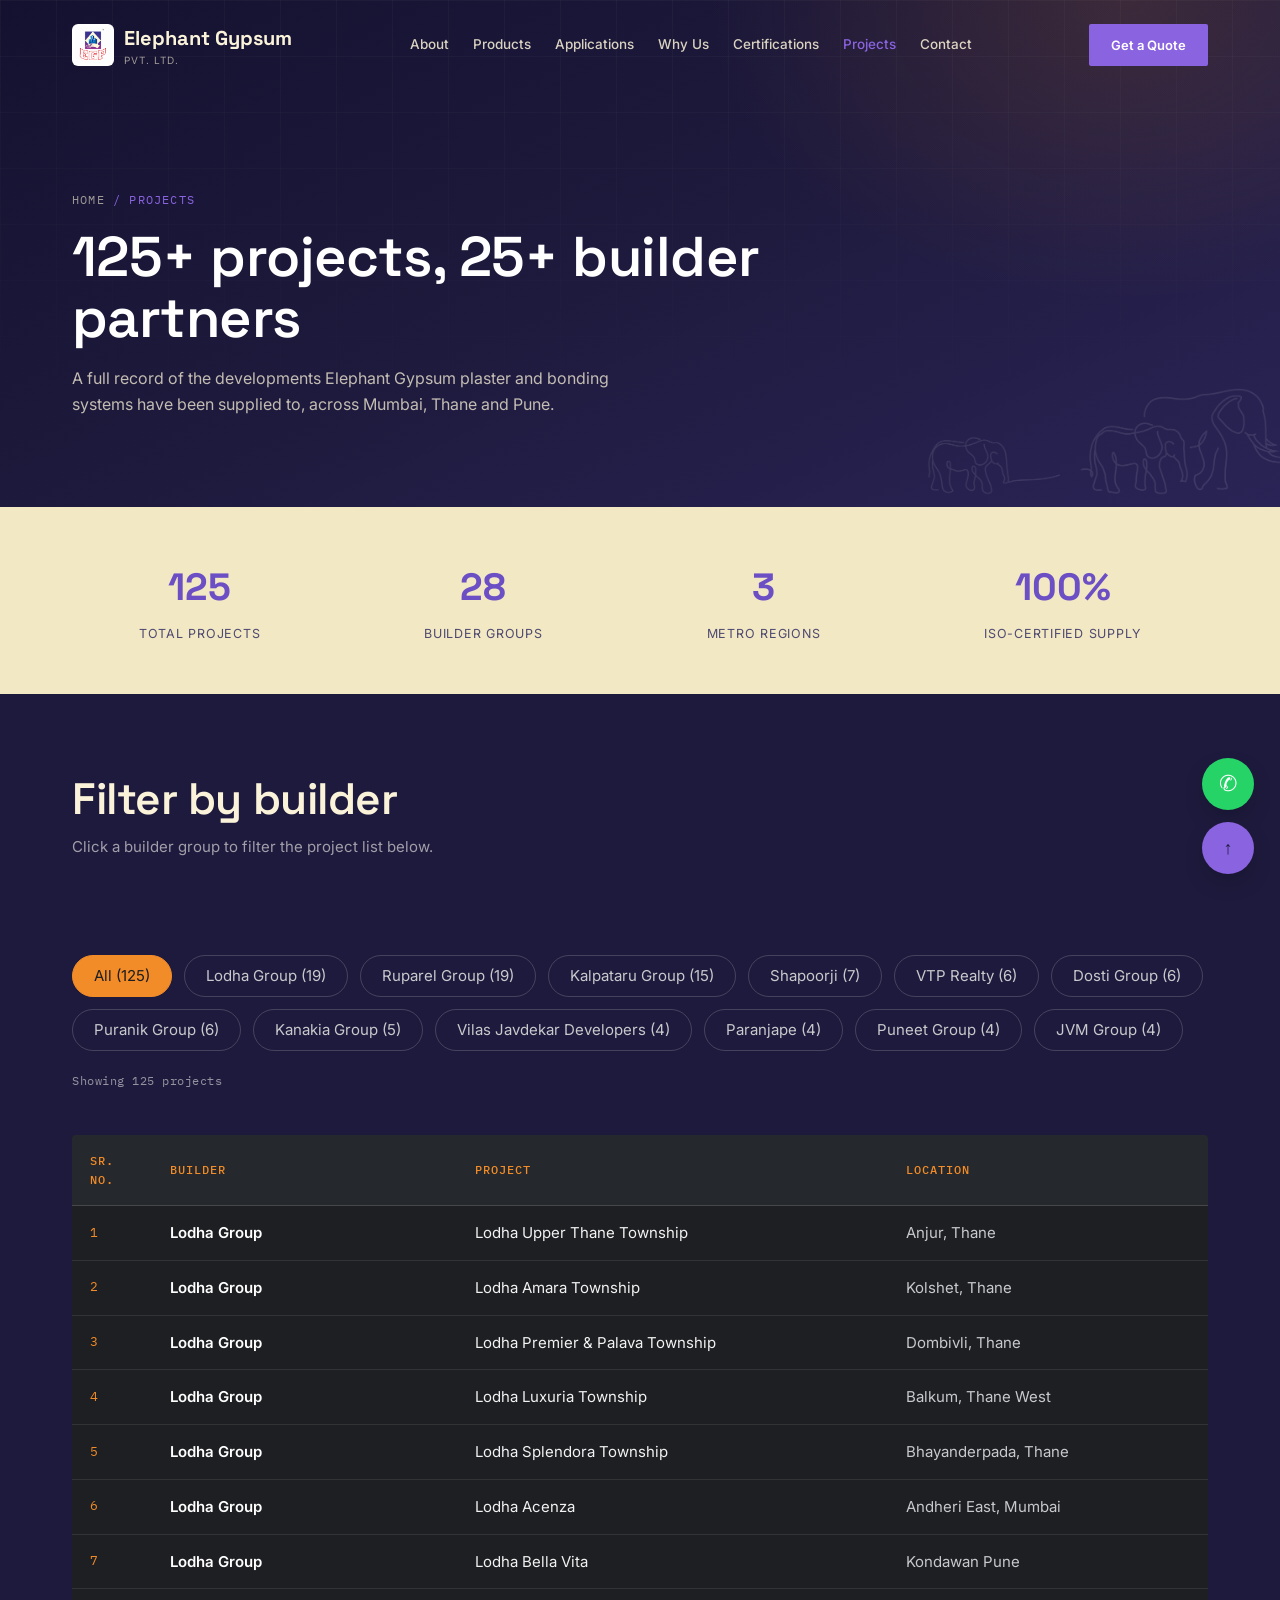
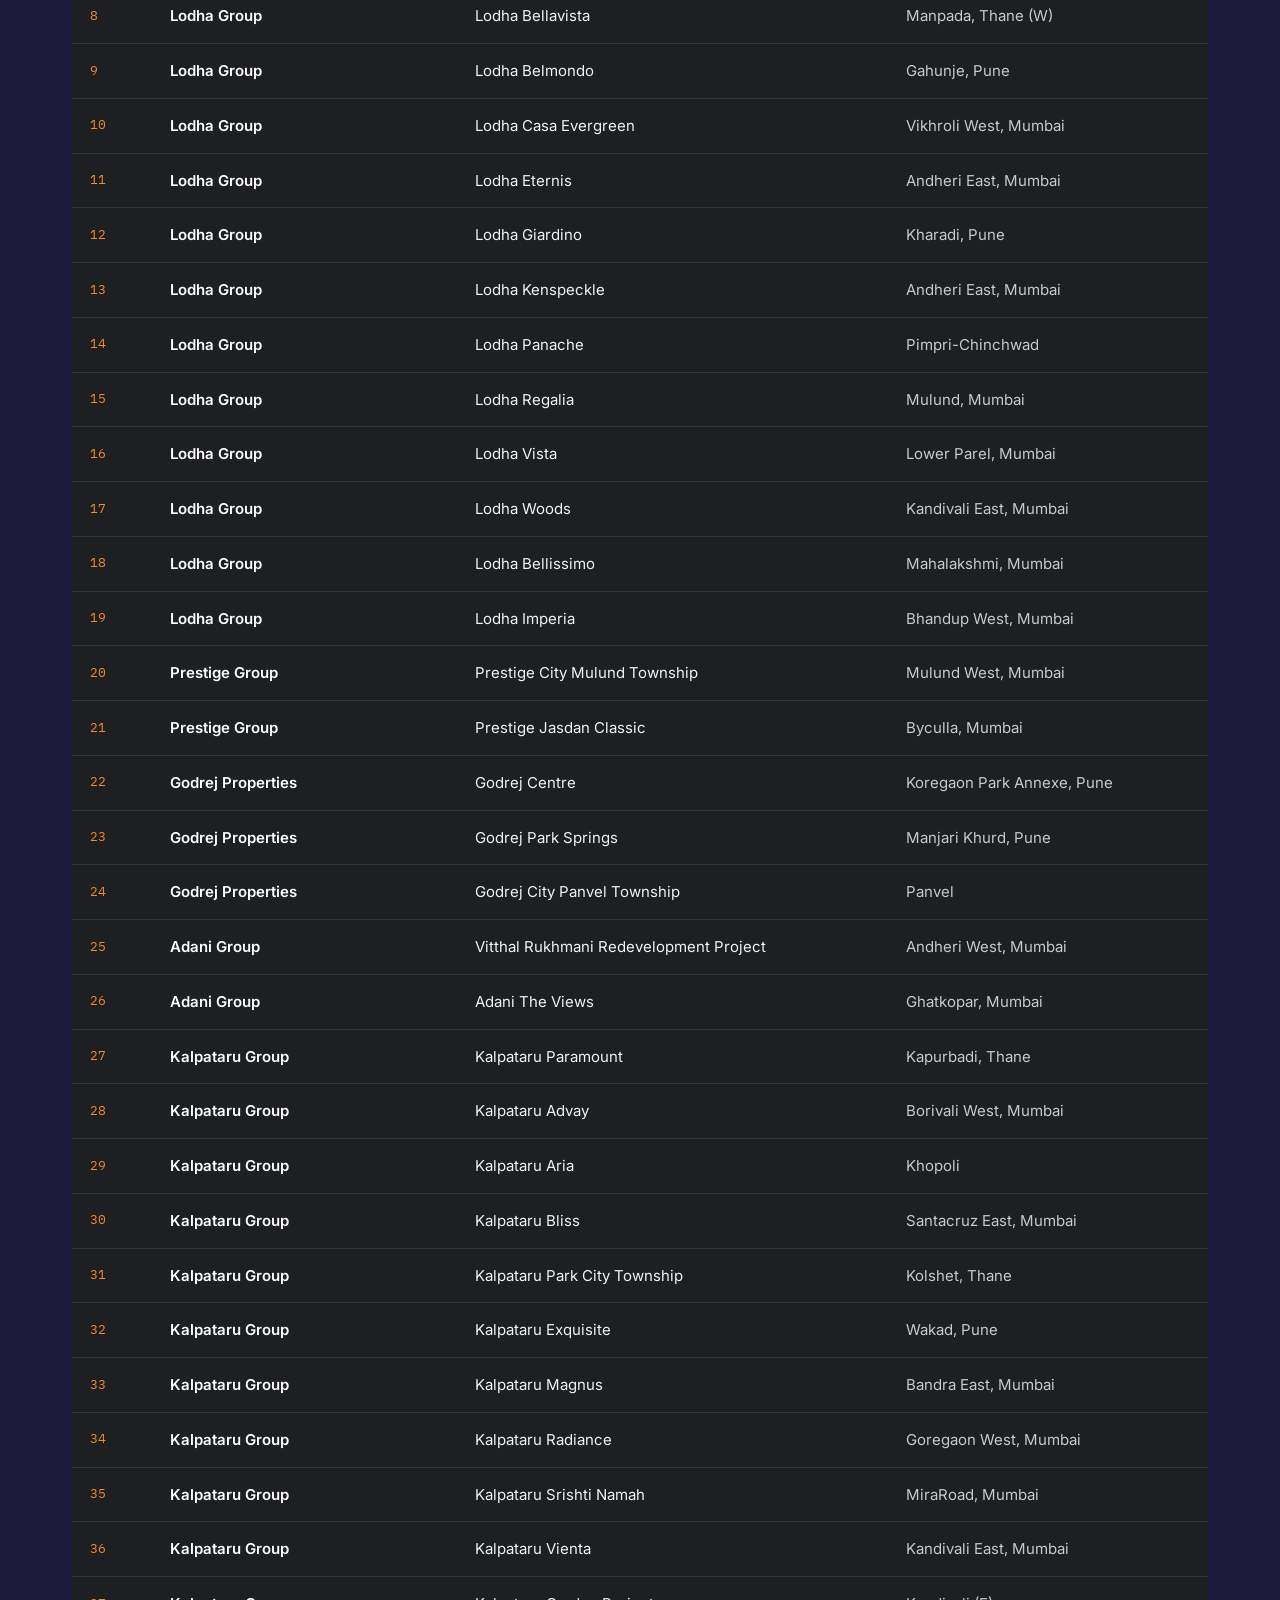
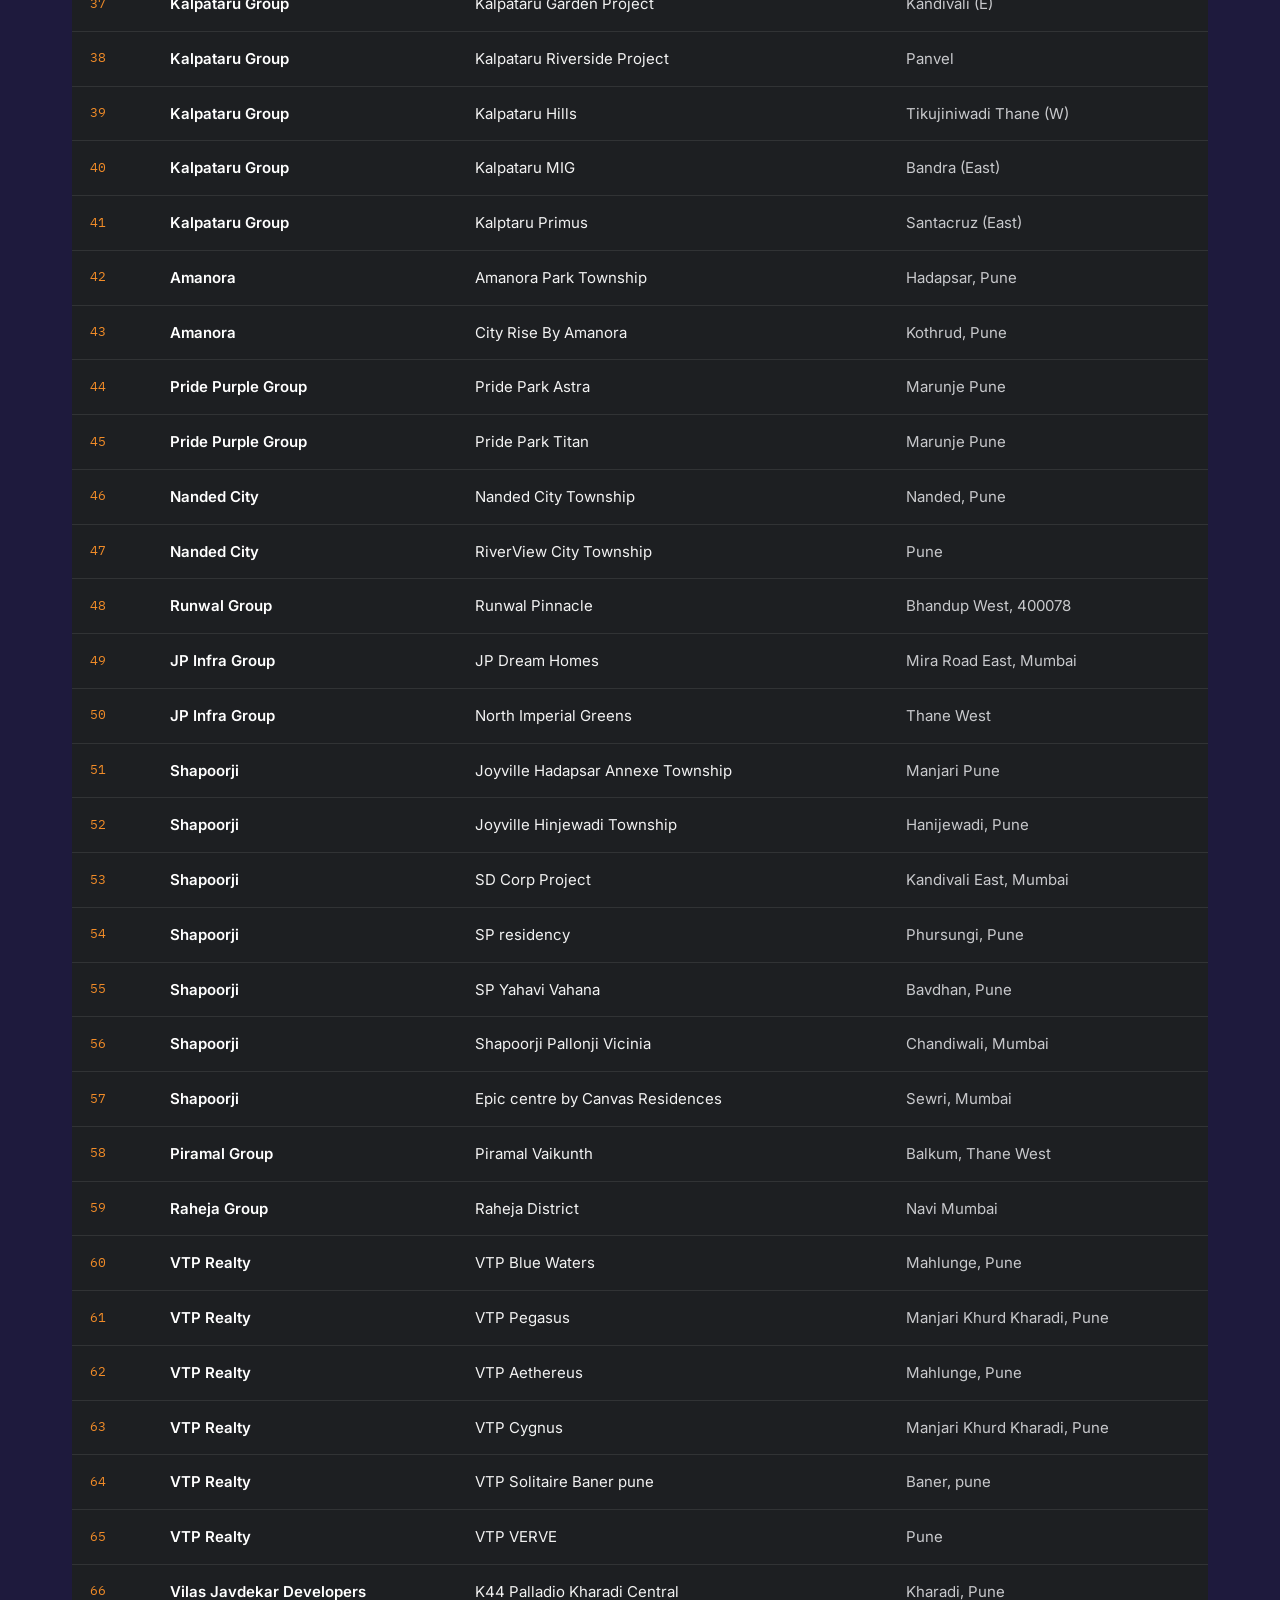
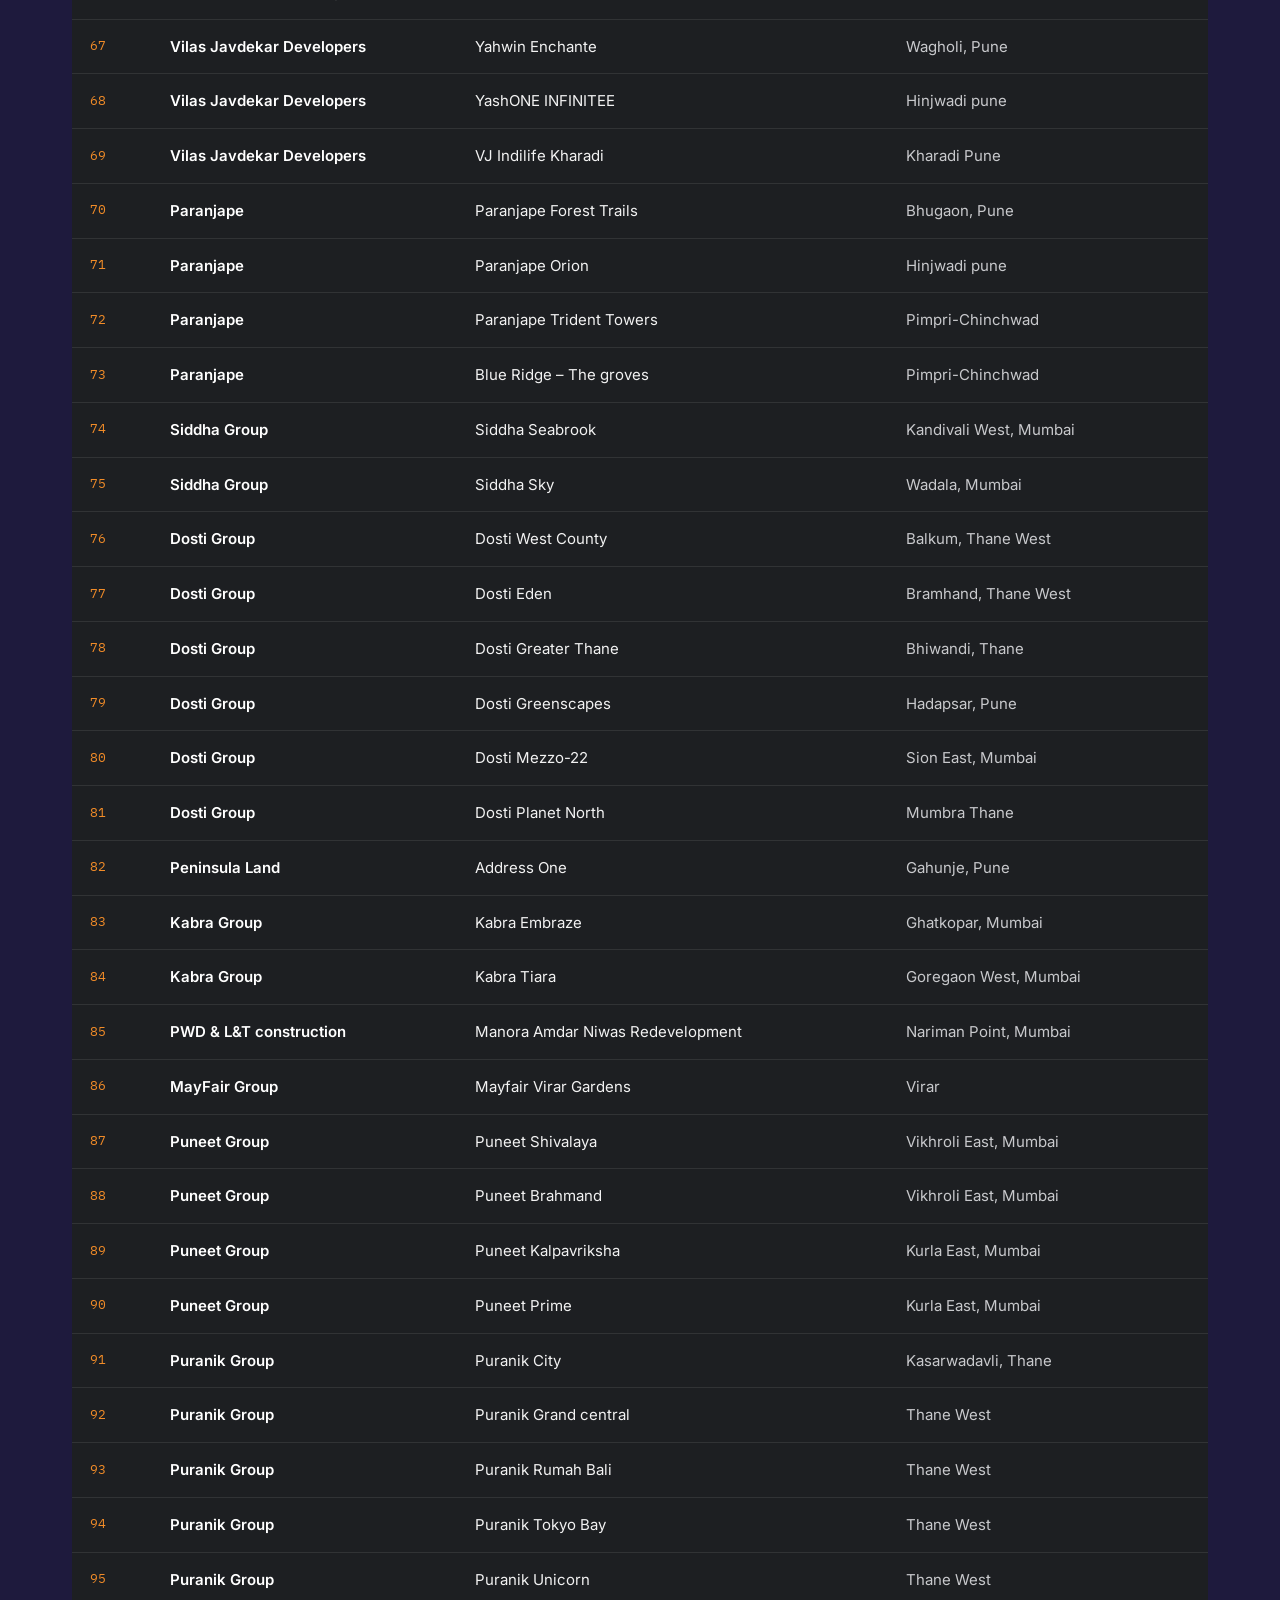
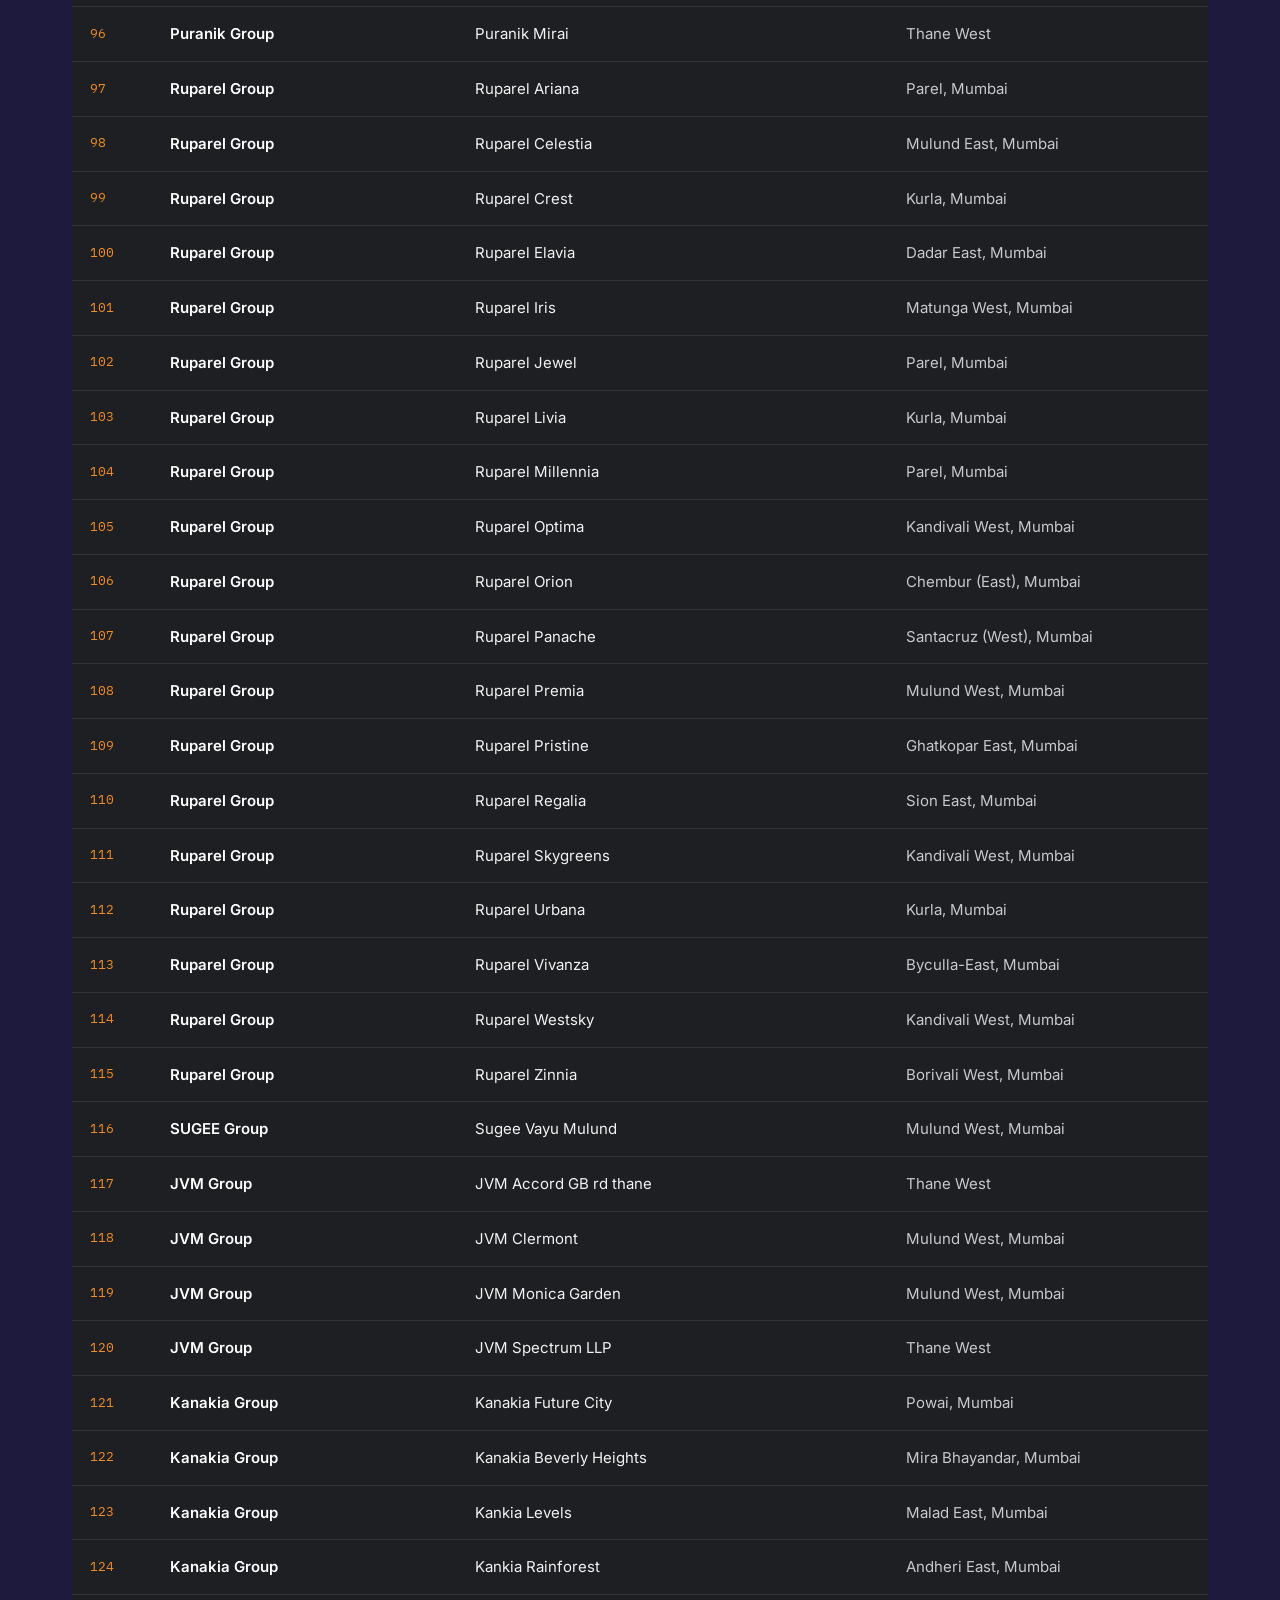
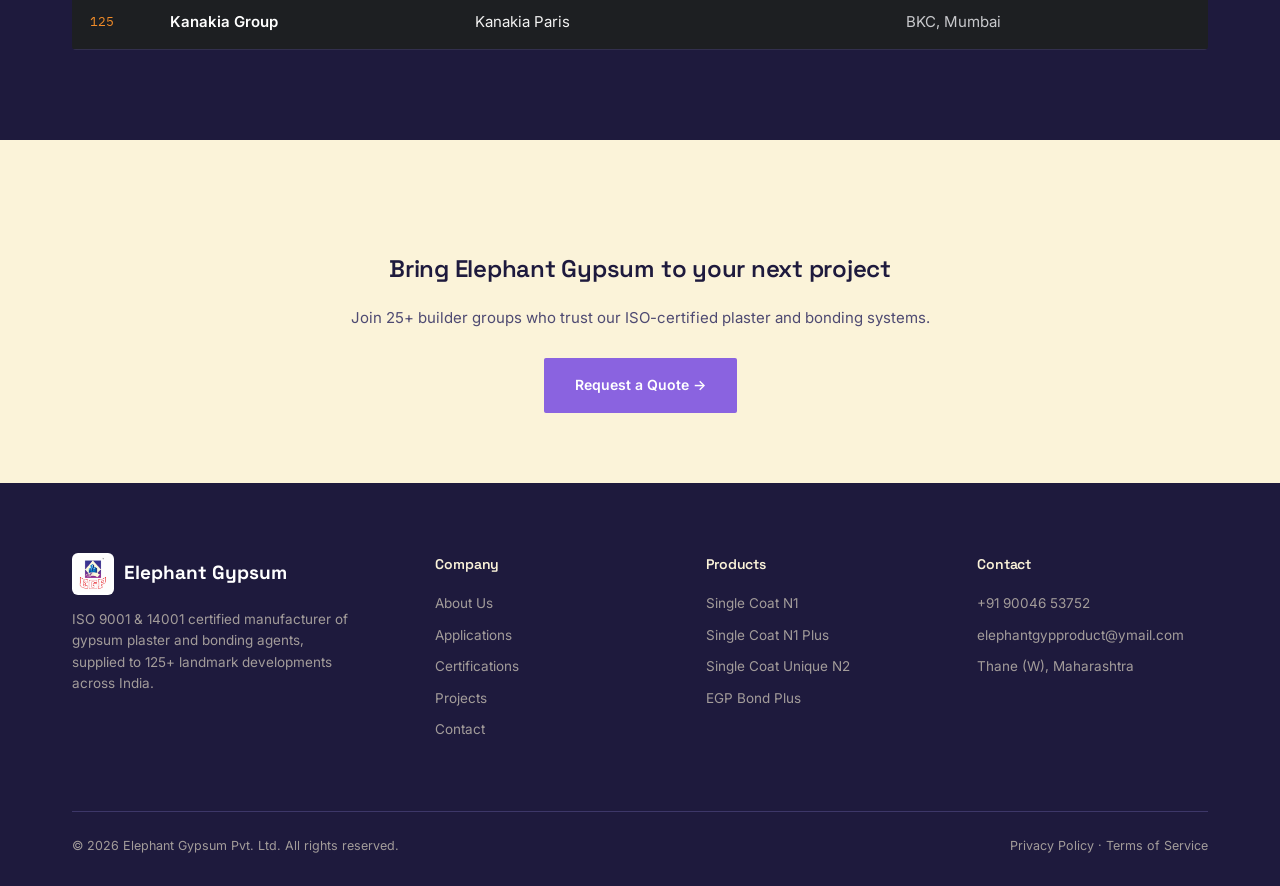
==== projects.html @ c54b2eab "ElephantGyption-2" ====
<!DOCTYPE html>
<html lang="en">

<head>

<meta charset="UTF-8">

<meta
    name="viewport"
    content="width=device-width, initial-scale=1.0"
>

<title>
Projects | Elephant Gypsum Pvt. Ltd.
</title>

<meta
    name="description"
    content="125+ projects supplied by Elephant Gypsum for leading Indian builder groups including Lodha, Godrej, Adani, Kalpataru and Prestige."
>

<link
    rel="preconnect"
    href="https://fonts.googleapis.com"
>

<link
    rel="preconnect"
    href="https://fonts.gstatic.com"
    crossorigin
>

<link
    href="https://fonts.googleapis.com/css2?family=Space+Grotesk:wght@400;500;600;700&family=Inter:wght@400;500;600;700&family=IBM+Plex+Mono:wght@400;500;600&display=swap"
    rel="stylesheet"
>

<link
    rel="stylesheet"
    href="style.css"
>


<style>

/* =========================================================
   PROJECT FILTER FIX
   ========================================================= */

.project-filter-section {
    padding-top: 70px;
    padding-bottom: 90px;
}


/* FILTER AREA */

.project-filter-area {
    margin-bottom: 45px;
}


/* FILTER BUTTON CONTAINER */

.project-filter-buttons {
    display: flex;
    flex-wrap: wrap;
    gap: 12px;

    margin-top: 28px;
}


/* FILTER BUTTON */

.project-filter-button {

    appearance: none;

    border: 1px solid rgba(250,247,242,.18);

    background: transparent;

    color: #c8c9cc;

    padding: 11px 21px;

    border-radius: 30px;

    font-family: "Inter", sans-serif;

    font-size: 15px;

    line-height: 1.2;

    cursor: pointer;

    transition:
        background .2s ease,
        color .2s ease,
        border-color .2s ease,
        transform .2s ease;

}


.project-filter-button:hover {

    border-color: #f28c28;

    color: #ffffff;

    transform: translateY(-1px);

}


.project-filter-button.active {

    background: #f28c28;

    border-color: #f28c28;

    color: #1b1d20;

}


/* TABLE WRAPPER */

.project-table-wrapper {

    width: 100%;

    overflow-x: auto;

    -webkit-overflow-scrolling: touch;

    border-radius: 4px;
}


/* TABLE */

.project-table {

    width: 100%;

    min-width: 760px;

    border-collapse: collapse;

    border-spacing: 0;

}


/* TABLE HEADER */

.project-table thead th {

    background: #25282c;

    color: #f28c28;

    font-family: "IBM Plex Mono", monospace;

    font-size: 12px;

    font-weight: 500;

    letter-spacing: 1px;

    text-transform: uppercase;

    text-align: left;

    padding: 16px 18px;

    border-bottom: 1px solid rgba(250,247,242,.15);

}


/* TABLE BODY */

.project-table tbody td {

    padding: 16px 18px;

    color: #c8c9cc;

    font-family: "Inter", sans-serif;

    font-size: 15px;

    line-height: 1.45;

    border-bottom: 1px solid rgba(250,247,242,.09);

    background: #1d1f22;

}


/* ROW HOVER */

.project-table tbody tr:hover td {

    background: #24272b;

}


/* SERIAL NUMBER */

.project-table tbody td:first-child {

    width: 80px;

    color: #f28c28;

    font-family: "IBM Plex Mono", monospace;

    font-size: 13px;

}


/* BUILDER */

.project-table tbody td:nth-child(2) {

    color: #ffffff;

    font-weight: 600;

}


/* PROJECT */

.project-table tbody td:nth-child(3) {

    color: #f2f2f2;

}


/* EMPTY MESSAGE */

.no-projects {

    display: none;

    padding: 50px 20px;

    text-align: center;

    color: #a9abb0;

    font-family: "Inter", sans-serif;

    font-size: 16px;

}


/* FILTER RESULT */

.filter-result {

    margin-top: 20px;

    color: rgba(250,247,242,.55);

    font-family: "IBM Plex Mono", monospace;

    font-size: 12px;

    letter-spacing: .5px;

}


/* =========================================================
   MOBILE
   ========================================================= */

@media (max-width: 700px) {

    .project-filter-section {

        padding-top: 50px;

        padding-bottom: 60px;

    }


    .project-filter-buttons {

        gap: 9px;

    }


    .project-filter-button {

        padding: 9px 15px;

        font-size: 13px;

    }


    .project-table {

        min-width: 700px;

    }

}

</style>

</head>


<body>


<!-- =========================================================
     HEADER
     ========================================================= -->

<header id="siteHeader">

    <div class="wrap nav-inner">


        <a
            href="index.html"
            class="logo"
        >

            <img
                src="assets/img/logo.png"
                alt="Elephant Gypsum Logo"
                class="logo-mark"
            >

            <span>

                Elephant Gypsum

                <small>
                    Pvt. Ltd.
                </small>

            </span>

        </a>


        <nav class="links">

            <a href="about.html">
                About
            </a>

            <a href="products.html">
                Products
            </a>

            <a href="applications.html">
                Applications
            </a>

            <a href="why-us.html">
                Why Us
            </a>

            <a href="certifications.html">
                Certifications
            </a>

            <a
                href="projects.html"
                class="active"
            >
                Projects
            </a>

            <a href="contact.html">
                Contact
            </a>

        </nav>


        <a
            href="contact.html"
            class="nav-cta"
        >
            Get a Quote
        </a>


        <button
            class="hamburger"
            id="hamburger"
            aria-label="Menu"
        >

            <span></span>
            <span></span>
            <span></span>

        </button>

    </div>

</header>


<!-- =========================================================
     MOBILE MENU
     ========================================================= -->

<div
    class="mobile-menu"
    id="mobileMenu"
>

    <a href="about.html">
        About
    </a>

    <a href="products.html">
        Products
    </a>

    <a href="applications.html">
        Applications
    </a>

    <a href="why-us.html">
        Why Us
    </a>

    <a href="certifications.html">
        Certifications
    </a>

    <a href="projects.html">
        Projects
    </a>

    <a href="contact.html">
        Contact
    </a>

</div>


<!-- =========================================================
     PAGE HERO
     ========================================================= -->

<section class="page-hero">

    <img
        src="assets/img/elephant-line.png"
        alt=""
        class="elephant-motif"
        aria-hidden="true"
    >


    <div class="wrap">

        <div class="crumb">

            <a href="index.html">
                Home
            </a>

            /

            Projects

        </div>


        <h1>
            125+ projects, 25+ builder partners
        </h1>


        <p>
            A full record of the developments
            Elephant Gypsum plaster and bonding
            systems have been supplied to,
            across Mumbai, Thane and Pune.
        </p>

    </div>

</section>


<!-- =========================================================
     STAT BAND
     ========================================================= -->

<div class="stat-band">

    <div class="wrap">

        <div>

            <div class="num">
                125
            </div>

            <div class="label">
                Total Projects
            </div>

        </div>


        <div>

            <div class="num">
                28
            </div>

            <div class="label">
                Builder Groups
            </div>

        </div>


        <div>

            <div class="num">
                3
            </div>

            <div class="label">
                Metro Regions
            </div>

        </div>


        <div>

            <div class="num">
                100%
            </div>

            <div class="label">
                ISO-Certified Supply
            </div>

        </div>

    </div>

</div>


<!-- =========================================================
     PROJECT FILTER SECTION
     ========================================================= -->

<section class="clients project-filter-section">

    <div class="wrap">


        <div class="section-head">

            <div>

                <h2>
                    Filter by builder
                </h2>


                <p
                    class="section-sub"
                    style="color:rgba(250,247,242,.6);"
                >
                    Click a builder group to filter
                    the project list below.
                </p>

            </div>

        </div>


        <!-- FILTER BUTTONS -->

        <div
            class="project-filter-area"
            id="projectFilterButtons"
        >

            <div class="project-filter-buttons">


                <button
                    type="button"
                    class="project-filter-button active"
                    data-builder="ALL"
                >
                    All (125)
                </button>


                <button
                    type="button"
                    class="project-filter-button"
                    data-builder="Lodha Group"
                >
                    Lodha Group (19)
                </button>


                <button
                    type="button"
                    class="project-filter-button"
                    data-builder="Ruparel Group"
                >
                    Ruparel Group (19)
                </button>


                <button
                    type="button"
                    class="project-filter-button"
                    data-builder="Kalpataru Group"
                >
                    Kalpataru Group (15)
                </button>


                <button
                    type="button"
                    class="project-filter-button"
                    data-builder="Shapoorji"
                >
                    Shapoorji (7)
                </button>


                <button
                    type="button"
                    class="project-filter-button"
                    data-builder="VTP Realty"
                >
                    VTP Realty (6)
                </button>


                <button
                    type="button"
                    class="project-filter-button"
                    data-builder="Dosti Group"
                >
                    Dosti Group (6)
                </button>


                <button
                    type="button"
                    class="project-filter-button"
                    data-builder="Puranik Group"
                >
                    Puranik Group (6)
                </button>


                <button
                    type="button"
                    class="project-filter-button"
                    data-builder="Kanakia Group"
                >
                    Kanakia Group (5)
                </button>


                <button
                    type="button"
                    class="project-filter-button"
                    data-builder="Vilas Javdekar Developers"
                >
                    Vilas Javdekar Developers (4)
                </button>


                <button
                    type="button"
                    class="project-filter-button"
                    data-builder="Paranjape"
                >
                    Paranjape (4)
                </button>


                <button
                    type="button"
                    class="project-filter-button"
                    data-builder="Puneet Group"
                >
                    Puneet Group (4)
                </button>


                <button
                    type="button"
                    class="project-filter-button"
                    data-builder="JVM Group"
                >
                    JVM Group (4)
                </button>

            </div>


            <div
                class="filter-result"
                id="filterResult"
            >
                Showing 125 projects
            </div>

        </div>


        <!-- =====================================================
             PROJECT TABLE
             ===================================================== -->

        <div class="project-table-wrapper">

            <table class="project-table">

                <thead>

                    <tr>

                        <th>
                            Sr. No.
                        </th>

                        <th>
                            Builder
                        </th>

                        <th>
                            Project
                        </th>

                        <th>
                            Location
                        </th>

                    </tr>

                </thead>


                <tbody id="projectTableBody">
                </tbody>

            </table>


            <div
                class="no-projects"
                id="noProjects"
            >
                No projects found for this builder.
            </div>

        </div>

    </div>

</section>


<!-- =========================================================
     CTA
     ========================================================= -->

<section style="padding-bottom:70px;">

    <div
        class="wrap"
        style="text-align:center;"
    >

        <h2 style="margin-bottom:18px;">
            Bring Elephant Gypsum to your next project
        </h2>


        <p
            class="section-sub"
            style="
                margin:0 auto 28px;
                text-align:center;
            "
        >
            Join 25+ builder groups who trust
            our ISO-certified plaster and
            bonding systems.
        </p>


        <a
            href="contact.html"
            class="btn btn-primary"
        >
            Request a Quote →
        </a>

    </div>

</section>


<!-- =========================================================
     FOOTER
     ========================================================= -->

<footer>

    <div class="wrap">

        <div class="footer-grid">


            <div>

                <div class="flogo">

                    <img
                        src="assets/img/logo.png"
                        alt="Elephant Gypsum Logo"
                        class="logo-mark"
                    >

                    Elephant Gypsum

                </div>


                <p class="desc">

                    ISO 9001 &amp; 14001 certified
                    manufacturer of gypsum plaster
                    and bonding agents, supplied to
                    125+ landmark developments
                    across India.

                </p>

            </div>


            <div>

                <h4>
                    Company
                </h4>


                <ul>

                    <li>
                        <a href="about.html">
                            About Us
                        </a>
                    </li>

                    <li>
                        <a href="applications.html">
                            Applications
                        </a>
                    </li>

                    <li>
                        <a href="certifications.html">
                            Certifications
                        </a>
                    </li>

                    <li>
                        <a href="projects.html">
                            Projects
                        </a>
                    </li>

                    <li>
                        <a href="contact.html">
                            Contact
                        </a>
                    </li>

                </ul>

            </div>


            <div>

                <h4>
                    Products
                </h4>


                <ul>

                    <li>
                        <a href="products.html">
                            Single Coat N1
                        </a>
                    </li>

                    <li>
                        <a href="products.html">
                            Single Coat N1 Plus
                        </a>
                    </li>

                    <li>
                        <a href="products.html">
                            Single Coat Unique N2
                        </a>
                    </li>

                    <li>
                        <a href="products.html">
                            EGP Bond Plus
                        </a>
                    </li>

                </ul>

            </div>


            <div>

                <h4>
                    Contact
                </h4>


                <ul>

                    <li>
                        +91 90046 53752
                    </li>

                    <li>
                        elephantgypproduct@ymail.com
                    </li>

                    <li>
                        Thane (W), Maharashtra
                    </li>

                </ul>

            </div>


        </div>


        <div class="footer-bottom">

            <span>
                © 2026 Elephant Gypsum Pvt. Ltd.
                All rights reserved.
            </span>


            <span>
                Privacy Policy · Terms of Service
            </span>

        </div>

    </div>

</footer>


<!-- =========================================================
     FLOATING BUTTONS
     ========================================================= -->

<div class="float-btns">

    <a
        class="fbtn wa"
        href="https://wa.me/919004653752"
        target="_blank"
        aria-label="WhatsApp"
    >
        ✆
    </a>


    <button
        class="fbtn top"
        id="topBtn"
        aria-label="Back to top"
    >
        ↑
    </button>

</div>


<!-- =========================================================
     PROJECT DATA + FILTER
     ========================================================= -->

<script>

/*
=============================================================
PROJECT DATA
=============================================================

The original page contains 125 projects.
The same project information is used here,
but the table is generated by JavaScript.

This prevents the old filter code from hiding
the table accidentally.
*/


const projects = [

    /* 01 - 19 */

    ["Lodha Group","Lodha Upper Thane Township","Anjur, Thane"],
    ["Lodha Group","Lodha Amara Township","Kolshet, Thane"],
    ["Lodha Group","Lodha Premier & Palava Township","Dombivli, Thane"],
    ["Lodha Group","Lodha Luxuria Township","Balkum, Thane West"],
    ["Lodha Group","Lodha Splendora Township","Bhayanderpada, Thane"],
    ["Lodha Group","Lodha Acenza","Andheri East, Mumbai"],
    ["Lodha Group","Lodha Bella Vita","Kondawan Pune"],
    ["Lodha Group","Lodha Bellavista","Manpada, Thane (W)"],
    ["Lodha Group","Lodha Belmondo","Gahunje, Pune"],
    ["Lodha Group","Lodha Casa Evergreen","Vikhroli West, Mumbai"],
    ["Lodha Group","Lodha Eternis","Andheri East, Mumbai"],
    ["Lodha Group","Lodha Giardino","Kharadi, Pune"],
    ["Lodha Group","Lodha Kenspeckle","Andheri East, Mumbai"],
    ["Lodha Group","Lodha Panache","Pimpri-Chinchwad"],
    ["Lodha Group","Lodha Regalia","Mulund, Mumbai"],
    ["Lodha Group","Lodha Vista","Lower Parel, Mumbai"],
    ["Lodha Group","Lodha Woods","Kandivali East, Mumbai"],
    ["Lodha Group","Lodha Bellissimo","Mahalakshmi, Mumbai"],
    ["Lodha Group","Lodha Imperia","Bhandup West, Mumbai"],


    /* 20 - 26 */

    ["Prestige Group","Prestige City Mulund Township","Mulund West, Mumbai"],
    ["Prestige Group","Prestige Jasdan Classic","Byculla, Mumbai"],

    ["Godrej Properties","Godrej Centre","Koregaon Park Annexe, Pune"],
    ["Godrej Properties","Godrej Park Springs","Manjari Khurd, Pune"],
    ["Godrej Properties","Godrej City Panvel Township","Panvel"],

    ["Adani Group","Vitthal Rukhmani Redevelopment Project","Andheri West, Mumbai"],
    ["Adani Group","Adani The Views","Ghatkopar, Mumbai"],


    /* 27 - 41 */

    ["Kalpataru Group","Kalpataru Paramount","Kapurbadi, Thane"],
    ["Kalpataru Group","Kalpataru Advay","Borivali West, Mumbai"],
    ["Kalpataru Group","Kalpataru Aria","Khopoli"],
    ["Kalpataru Group","Kalpataru Bliss","Santacruz East, Mumbai"],
    ["Kalpataru Group","Kalpataru Park City Township","Kolshet, Thane"],
    ["Kalpataru Group","Kalpataru Exquisite","Wakad, Pune"],
    ["Kalpataru Group","Kalpataru Magnus","Bandra East, Mumbai"],
    ["Kalpataru Group","Kalpataru Radiance","Goregaon West, Mumbai"],
    ["Kalpataru Group","Kalpataru Srishti Namah","MiraRoad, Mumbai"],
    ["Kalpataru Group","Kalpataru Vienta","Kandivali East, Mumbai"],
    ["Kalpataru Group","Kalpataru Garden Project","Kandivali (E)"],
    ["Kalpataru Group","Kalpataru Riverside Project","Panvel"],
    ["Kalpataru Group","Kalpataru Hills","Tikujiniwadi Thane (W)"],
    ["Kalpataru Group","Kalpataru MIG","Bandra (East)"],
    ["Kalpataru Group","Kalptaru Primus","Santacruz (East)"],


    /* 42 - 50 */

    ["Amanora","Amanora Park Township","Hadapsar, Pune"],
    ["Amanora","City Rise By Amanora","Kothrud, Pune"],

    ["Pride Purple Group","Pride Park Astra","Marunje Pune"],
    ["Pride Purple Group","Pride Park Titan","Marunje Pune"],

    ["Nanded City","Nanded City Township","Nanded, Pune"],
    ["Nanded City","RiverView City Township","Pune"],

    ["Runwal Group","Runwal Pinnacle","Bhandup West, 400078"],

    ["JP Infra Group","JP Dream Homes","Mira Road East, Mumbai"],
    ["JP Infra Group","North Imperial Greens","Thane West"],


    /* 51 - 65 */

    ["Shapoorji","Joyville Hadapsar Annexe Township","Manjari Pune"],
    ["Shapoorji","Joyville Hinjewadi Township","Hanijewadi, Pune"],
    ["Shapoorji","SD Corp Project","Kandivali East, Mumbai"],
    ["Shapoorji","SP residency","Phursungi, Pune"],
    ["Shapoorji","SP Yahavi Vahana","Bavdhan, Pune"],
    ["Shapoorji","Shapoorji Pallonji Vicinia","Chandiwali, Mumbai"],
    ["Shapoorji","Epic centre by Canvas Residences","Sewri, Mumbai"],

    ["Piramal Group","Piramal Vaikunth","Balkum, Thane West"],

    ["Raheja Group","Raheja District","Navi Mumbai"],

    ["VTP Realty","VTP Blue Waters","Mahlunge, Pune"],
    ["VTP Realty","VTP Pegasus","Manjari Khurd Kharadi, Pune"],
    ["VTP Realty","VTP Aethereus","Mahlunge, Pune"],
    ["VTP Realty","VTP Cygnus","Manjari Khurd Kharadi, Pune"],
    ["VTP Realty","VTP Solitaire Baner pune","Baner, pune"],
    ["VTP Realty","VTP VERVE","Pune"],


    /* 66 - 75 */

    ["Vilas Javdekar Developers","K44 Palladio Kharadi Central","Kharadi, Pune"],
    ["Vilas Javdekar Developers","Yahwin Enchante","Wagholi, Pune"],
    ["Vilas Javdekar Developers","YashONE INFINITEE","Hinjwadi pune"],
    ["Vilas Javdekar Developers","VJ Indilife Kharadi","Kharadi Pune"],

    ["Paranjape","Paranjape Forest Trails","Bhugaon, Pune"],
    ["Paranjape","Paranjape Orion","Hinjwadi pune"],
    ["Paranjape","Paranjape Trident Towers","Pimpri-Chinchwad"],
    ["Paranjape","Blue Ridge – The groves","Pimpri-Chinchwad"],

    ["Siddha Group","Siddha Seabrook","Kandivali West, Mumbai"],
    ["Siddha Group","Siddha Sky","Wadala, Mumbai"],


    /* 76 - 90 */

    ["Dosti Group","Dosti West County","Balkum, Thane West"],
    ["Dosti Group","Dosti Eden","Bramhand, Thane West"],
    ["Dosti Group","Dosti Greater Thane","Bhiwandi, Thane"],
    ["Dosti Group","Dosti Greenscapes","Hadapsar, Pune"],
    ["Dosti Group","Dosti Mezzo-22","Sion East, Mumbai"],
    ["Dosti Group","Dosti Planet North","Mumbra Thane"],

    ["Peninsula Land","Address One","Gahunje, Pune"],

    ["Kabra Group","Kabra Embraze","Ghatkopar, Mumbai"],
    ["Kabra Group","Kabra Tiara","Goregaon West, Mumbai"],

    ["PWD & L&T construction","Manora Amdar Niwas Redevelopment","Nariman Point, Mumbai"],

    ["MayFair Group","Mayfair Virar Gardens","Virar"],

    ["Puneet Group","Puneet Shivalaya","Vikhroli East, Mumbai"],
    ["Puneet Group","Puneet Brahmand","Vikhroli East, Mumbai"],
    ["Puneet Group","Puneet Kalpavriksha","Kurla East, Mumbai"],
    ["Puneet Group","Puneet Prime","Kurla East, Mumbai"],


    /* 91 - 96 */

    ["Puranik Group","Puranik City","Kasarwadavli, Thane"],
    ["Puranik Group","Puranik Grand central","Thane West"],
    ["Puranik Group","Puranik Rumah Bali","Thane West"],
    ["Puranik Group","Puranik Tokyo Bay","Thane West"],
    ["Puranik Group","Puranik Unicorn","Thane West"],
    ["Puranik Group","Puranik Mirai","Thane West"],


    /* 97 - 115 */

    ["Ruparel Group","Ruparel Ariana","Parel, Mumbai"],
    ["Ruparel Group","Ruparel Celestia","Mulund East, Mumbai"],
    ["Ruparel Group","Ruparel Crest","Kurla, Mumbai"],
    ["Ruparel Group","Ruparel Elavia","Dadar East, Mumbai"],
    ["Ruparel Group","Ruparel Iris","Matunga West, Mumbai"],
    ["Ruparel Group","Ruparel Jewel","Parel, Mumbai"],
    ["Ruparel Group","Ruparel Livia","Kurla, Mumbai"],
    ["Ruparel Group","Ruparel Millennia","Parel, Mumbai"],
    ["Ruparel Group","Ruparel Optima","Kandivali West, Mumbai"],
    ["Ruparel Group","Ruparel Orion","Chembur (East), Mumbai"],
    ["Ruparel Group","Ruparel Panache","Santacruz (West), Mumbai"],
    ["Ruparel Group","Ruparel Premia","Mulund West, Mumbai"],
    ["Ruparel Group","Ruparel Pristine","Ghatkopar East, Mumbai"],
    ["Ruparel Group","Ruparel Regalia","Sion East, Mumbai"],
    ["Ruparel Group","Ruparel Skygreens","Kandivali West, Mumbai"],
    ["Ruparel Group","Ruparel Urbana","Kurla, Mumbai"],
    ["Ruparel Group","Ruparel Vivanza","Byculla-East, Mumbai"],
    ["Ruparel Group","Ruparel Westsky","Kandivali West, Mumbai"],
    ["Ruparel Group","Ruparel Zinnia","Borivali West, Mumbai"],


    /* 116 - 125 */

    ["SUGEE Group","Sugee Vayu Mulund","Mulund West, Mumbai"],

    ["JVM Group","JVM Accord GB rd thane","Thane West"],
    ["JVM Group","JVM Clermont","Mulund West, Mumbai"],
    ["JVM Group","JVM Monica Garden","Mulund West, Mumbai"],
    ["JVM Group","JVM Spectrum LLP","Thane West"],

    ["Kanakia Group","Kanakia Future City","Powai, Mumbai"],
    ["Kanakia Group","Kanakia Beverly Heights","Mira Bhayandar, Mumbai"],
    ["Kanakia Group","Kankia Levels","Malad East, Mumbai"],
    ["Kanakia Group","Kankia Rainforest","Andheri East, Mumbai"],
    ["Kanakia Group","Kanakia Paris","BKC, Mumbai"]

];


/* =========================================================
   CREATE TABLE
   ========================================================= */

const tableBody =
    document.getElementById("projectTableBody");

const filterResult =
    document.getElementById("filterResult");

const noProjects =
    document.getElementById("noProjects");


function renderProjects(builder = "ALL") {

    tableBody.innerHTML = "";


    let visibleCount = 0;


    projects.forEach(function(project, index) {

        const projectBuilder = project[0];

        const projectName = project[1];

        const location = project[2];


        const shouldShow =
            builder === "ALL" ||
            projectBuilder === builder;


        if (!shouldShow) {
            return;
        }


        visibleCount++;


        const row =
            document.createElement("tr");


        row.innerHTML = `

            <td>
                ${index + 1}
            </td>

            <td>
                ${projectBuilder}
            </td>

            <td>
                ${projectName}
            </td>

            <td>
                ${location}
            </td>

        `;


        tableBody.appendChild(row);

    });


    /* RESULT COUNT */

    if (builder === "ALL") {

        filterResult.textContent =
            "Showing 125 projects";

    } else {

        filterResult.textContent =
            "Showing " +
            visibleCount +
            " projects for " +
            builder;

    }


    /* NO RESULT */

    if (visibleCount === 0) {

        noProjects.style.display =
            "block";

    } else {

        noProjects.style.display =
            "none";

    }

}


/* =========================================================
   FILTER BUTTONS
   ========================================================= */

const filterButtons =
    document.querySelectorAll(
        ".project-filter-button"
    );


filterButtons.forEach(function(button) {

    button.addEventListener(
        "click",
        function() {


            /* REMOVE ACTIVE */

            filterButtons.forEach(
                function(btn) {

                    btn.classList.remove(
                        "active"
                    );

                }
            );


            /* ADD ACTIVE */

            this.classList.add(
                "active"
            );


            /* GET BUILDER */

            const builder =
                this.getAttribute(
                    "data-builder"
                );


            /* FILTER */

            renderProjects(builder);


            /* SCROLL TO TABLE */

            setTimeout(function() {

                const table =
                    document.querySelector(
                        ".project-table-wrapper"
                    );

                if (table) {

                    table.scrollIntoView({
                        behavior: "smooth",
                        block: "start"
                    });

                }

            }, 100);

        }
    );

});


/* =========================================================
   INITIAL LOAD
   ========================================================= */

document.addEventListener(
    "DOMContentLoaded",
    function() {

        renderProjects("ALL");

    }
);


/*
=============================================================
IMPORTANT
=============================================================

The table is rendered immediately.

It does NOT use:
    .reveal
    .filter-bar
    .proj-row
    main.js filtering

Therefore the old filter system cannot hide the table.
=============================================================
*/

</script>


<!-- =========================================================
     MAIN JS
     ========================================================= -->

<script src="main.js"></script>


</body>

</html>
---- style.css ----
:root{
    --charcoal:#1E1A3D;
    --charcoal-soft:#2E2856;
    --paper:#FBF3D9;
    --stone:#F3E8C4;
    --orange:#8A63E0;
    --orange-deep:#6C4FC4;
    --rust:#E11B22;
    --slate:#4E4A72;
    --line:#E4D9AE;
    --line-dark:#3D3768;
    --radius:2px;
    --ease:cubic-bezier(.16,.8,.24,1);
  }
  *{box-sizing:border-box;margin:0;padding:0;}
  html{scroll-behavior:smooth;}
  body{
    font-family:'Inter',sans-serif;
    background:var(--paper);
    color:var(--charcoal);
    line-height:1.6;
    -webkit-font-smoothing:antialiased;
    overflow-x:hidden;
  }
  h1,h2,h3,h4{font-family:'Space Grotesk',sans-serif;font-weight:600;letter-spacing:-0.01em;color:var(--charcoal);}
  .mono{font-family:'IBM Plex Mono',monospace;}
  a{text-decoration:none;color:inherit;}
  img{max-width:100%;display:block;}
  ul{list-style:none;}
  .wrap{max-width:1200px;margin:0 auto;padding:0 32px;}
  .eyebrow{
    font-family:'IBM Plex Mono',monospace;
    font-size:12px;
    letter-spacing:.18em;
    text-transform:uppercase;
    color:var(--rust);
    display:flex;align-items:center;gap:10px;
    margin-bottom:18px;
  }
  .eyebrow::before{content:'';width:26px;height:1px;background:var(--rust);display:inline-block;}
  section{padding:110px 0;position:relative;}
  @media(max-width:768px){section{padding:70px 0;}.wrap{padding:0 20px;}}

  /* ===== NAV ===== */
  header{
    position:fixed;top:0;left:0;right:0;z-index:1000;
    padding:22px 0;
    transition:all .4s var(--ease);
    background:transparent;
  }
  header.scrolled{
    background:rgba(251,243,217,.92);
    backdrop-filter:blur(14px);
    -webkit-backdrop-filter:blur(14px);
    border-bottom:1px solid var(--line);
    padding:14px 0;
  }
  .nav-inner{display:flex;align-items:center;justify-content:space-between;}
  .logo{display:flex;align-items:center;gap:10px;font-family:'Space Grotesk',sans-serif;font-weight:700;font-size:20px;color:var(--paper);transition:color .4s var(--ease);}
  header.scrolled .logo{color:var(--charcoal);}
  .logo-mark{
    width:42px;height:42px;object-fit:contain;
    flex-shrink:0;background:#fff;border-radius:6px;padding:3px;
  }
  .logo small{display:block;font-family:'Inter',sans-serif;font-weight:400;font-size:10px;letter-spacing:.1em;text-transform:uppercase;opacity:.6;margin-top:-2px;}
  nav.links{display:flex;gap:24px;align-items:center;}
  nav.links a{
    font-size:13.5px;font-weight:500;color:rgba(251,243,217,.85);
    transition:color .3s;position:relative;white-space:nowrap;
  }
  header.scrolled nav.links a{color:var(--charcoal-soft);}
  nav.links a:hover{color:var(--orange);}
  .nav-cta{
    background:var(--orange);color:#fff;
    padding:11px 22px;font-size:13px;font-weight:600;
    border-radius:var(--radius);transition:background .3s;
  }
  .nav-cta:hover{background:var(--orange-deep);}
  .hamburger{display:none;flex-direction:column;gap:5px;cursor:pointer;background:none;border:none;z-index:1100;}
  .hamburger span{width:24px;height:2px;background:var(--paper);transition:.3s;}
  header.scrolled .hamburger span{background:var(--charcoal);}
  .mobile-menu{
    position:fixed;inset:0;background:var(--charcoal);z-index:1050;
    display:flex;flex-direction:column;align-items:center;justify-content:center;gap:28px;
    transform:translateY(-100%);transition:transform .5s var(--ease);
  }
  .mobile-menu.open{transform:translateY(0);}
  .mobile-menu a{font-family:'Space Grotesk',sans-serif;font-size:26px;color:var(--paper);}
  .mobile-menu a:hover{color:var(--orange);}
  @media(max-width:1040px){
    nav.links,.nav-cta{display:none;}
    .hamburger{display:flex;}
  }

  /* ===== HERO ===== */
  .hero{
    height:100vh;min-height:680px;position:relative;
    display:flex;align-items:center;
    background:
      radial-gradient(ellipse 900px 600px at 82% 18%,rgba(242,140,40,.16),transparent 60%),
      linear-gradient(155deg,#141130 0%,#1E1A3D 46%,#2A2456 100%);
    overflow:hidden;
  }
  .hero::before{
    content:'';position:absolute;inset:0;pointer-events:none;
    background-image:linear-gradient(rgba(251,243,217,.045) 1px,transparent 1px),linear-gradient(90deg,rgba(251,243,217,.045) 1px,transparent 1px);
    background-size:64px 64px;
    mask-image:linear-gradient(180deg,rgba(0,0,0,.9),transparent 85%);
  }
  .hero-cycle{position:absolute;right:-120px;top:50%;transform:translateY(-50%);width:640px;height:640px;opacity:.16;pointer-events:none;}
  @media(max-width:900px){.hero-cycle{display:none;}}
  .hero-content{position:relative;z-index:2;max-width:760px;}
  .hero-content h1{
    font-size:clamp(38px,5.6vw,68px);
    color:#fff;line-height:1.05;margin-bottom:24px;
    letter-spacing:-0.02em;
  }
  .hero-content h1 em{font-style:normal;color:var(--orange);}
  .hero-content p{font-size:18px;color:rgba(251,243,217,.82);max-width:540px;margin-bottom:40px;}
  .hero-btns{display:flex;gap:16px;flex-wrap:wrap;margin-bottom:74px;}
  .btn{
    padding:15px 30px;font-size:14px;font-weight:600;border-radius:var(--radius);
    transition:all .3s var(--ease);display:inline-flex;align-items:center;gap:8px;
    border:1px solid transparent;cursor:pointer;
  }
  .btn-primary{background:var(--orange);color:#fff;}
  .btn-primary:hover{background:var(--orange-deep);transform:translateY(-2px);}
  .btn-outline{border-color:rgba(251,243,217,.4);color:#fff;}
  .btn-outline:hover{border-color:var(--orange);color:var(--orange);}
  .hero-stats{display:flex;gap:0;flex-wrap:wrap;border-top:1px solid rgba(251,243,217,.18);padding-top:32px;max-width:640px;}
  .stat{padding-right:40px;margin-right:40px;border-right:1px solid rgba(251,243,217,.18);}
  .stat:last-child{border-right:none;margin-right:0;padding-right:0;}
  .stat .num{font-family:'Space Grotesk',sans-serif;font-size:32px;font-weight:700;color:#fff;}
  .stat .num span{color:var(--orange);}
  .stat .label{font-size:12px;color:rgba(251,243,217,.65);text-transform:uppercase;letter-spacing:.06em;margin-top:4px;}
  .scroll-cue{position:absolute;bottom:36px;left:50%;transform:translateX(-50%);z-index:2;display:flex;flex-direction:column;align-items:center;gap:8px;color:rgba(251,243,217,.6);font-size:11px;letter-spacing:.14em;text-transform:uppercase;font-family:'IBM Plex Mono',monospace;}
  .scroll-cue .line{width:1px;height:40px;background:linear-gradient(rgba(251,243,217,.7),transparent);animation:scrollcue 2s infinite;}
  @keyframes scrollcue{0%{transform:scaleY(0);transform-origin:top;}50%{transform:scaleY(1);transform-origin:top;}51%{transform-origin:bottom;}100%{transform:scaleY(0);transform-origin:bottom;}}

  /* ===== MARQUEE ===== */
  .marquee-band{background:var(--charcoal);padding:28px 0;overflow:hidden;}
  .marquee-track{display:flex;gap:64px;width:max-content;animation:marquee 32s linear infinite;}
  @keyframes marquee{from{transform:translateX(0);}to{transform:translateX(-50%);}}
  .marquee-track span{font-family:'Space Grotesk',sans-serif;font-size:18px;color:rgba(251,243,217,.5);white-space:nowrap;letter-spacing:.02em;}
  .marquee-track span b{color:var(--orange);font-weight:400;margin-right:6px;}

  /* ===== REVEAL ===== */
  .reveal{opacity:0;transform:translateY(28px);transition:opacity .8s var(--ease),transform .8s var(--ease);}
  .reveal.in{opacity:1;transform:translateY(0);}

  /* ===== SECTION HEAD ===== */
  .section-head{display:flex;justify-content:space-between;align-items:flex-end;gap:40px;margin-bottom:56px;flex-wrap:wrap;}
  .section-head h2{font-size:clamp(30px,3.6vw,44px);max-width:640px;}
  .section-head p{color:var(--slate);max-width:380px;font-size:15px;}

  /* ===== ABOUT ===== */
  .about{background:var(--paper);}
  .about-grid{display:grid;grid-template-columns:1.1fr .9fr;gap:70px;align-items:center;}
  @media(max-width:900px){.about-grid{grid-template-columns:1fr;}}
  .about-copy p{color:var(--slate);margin-bottom:18px;font-size:15.5px;}
  .about-values{display:grid;grid-template-columns:1fr 1fr;gap:22px;margin-top:36px;}
  .about-values div{border-top:1px solid var(--line);padding-top:14px;}
  .about-values h4{font-size:15px;margin-bottom:6px;}
  .about-values p{font-size:13.5px;color:var(--slate);margin:0;}
  .cycle-card{
    background:var(--charcoal);border-radius:6px;padding:40px 30px;
    display:flex;flex-direction:column;align-items:center;text-align:center;
  }
  .cycle-card svg{width:100%;max-width:280px;}
  .cycle-card .cap{color:rgba(251,243,217,.6);font-size:13px;margin-top:20px;font-family:'IBM Plex Mono',monospace;}
  .cycle-card .cap b{color:var(--orange);}

  /* ===== PRODUCTS ===== */
  .products{background:var(--stone);}
  .product-grid{display:grid;grid-template-columns:repeat(2,1fr);gap:24px;}
  @media(max-width:820px){.product-grid{grid-template-columns:1fr;}}
  .product-card{
    background:var(--paper);border:1px solid var(--line);border-radius:6px;
    padding:34px;transition:transform .4s var(--ease),box-shadow .4s var(--ease);
    position:relative;overflow:hidden;
  }
  .product-card:hover{transform:translateY(-6px);box-shadow:0 24px 50px -20px rgba(28,30,34,.25);}
  .product-tag{
    display:inline-block;font-family:'IBM Plex Mono',monospace;font-size:11px;letter-spacing:.1em;
    text-transform:uppercase;background:rgba(242,140,40,.12);color:var(--orange-deep);
    padding:5px 10px;border-radius:20px;margin-bottom:18px;
  }
  .product-card h3{font-size:23px;margin-bottom:10px;}
  .product-card>p{color:var(--slate);font-size:14.5px;margin-bottom:20px;}
  .spec-row{display:flex;justify-content:space-between;font-size:13px;padding:9px 0;border-top:1px solid var(--line);}
  .spec-row:last-of-type{border-bottom:1px solid var(--line);}
  .spec-row span:first-child{color:var(--slate);}
  .spec-row span:last-child{font-family:'IBM Plex Mono',monospace;color:var(--charcoal);font-weight:500;}
  .product-props{display:flex;flex-wrap:wrap;gap:8px;margin-top:18px;}
  .product-props span{font-size:11.5px;background:var(--stone);color:var(--charcoal-soft);padding:5px 10px;border-radius:20px;}

  /* ===== WHY ===== */
  .why{background:var(--charcoal);color:var(--paper);}
  .why .section-head h2,.why .section-head p{color:var(--paper);}
  .why .section-head p{color:rgba(251,243,217,.6);}
  .why-grid{display:grid;grid-template-columns:repeat(4,1fr);gap:1px;background:var(--line-dark);border:1px solid var(--line-dark);}
  @media(max-width:900px){.why-grid{grid-template-columns:repeat(2,1fr);}}
  .why-item{background:var(--charcoal);padding:32px 26px;transition:background .3s;}
  .why-item:hover{background:var(--charcoal-soft);}
  .why-item .n{font-family:'IBM Plex Mono',monospace;color:var(--orange);font-size:13px;margin-bottom:16px;}
  .why-item h4{color:var(--paper);font-size:16px;margin-bottom:8px;}
  .why-item p{color:rgba(251,243,217,.55);font-size:13.5px;}

  /* ===== CERTIFICATIONS ===== */
  .certs{background:var(--paper);}
  .cert-grid{display:grid;grid-template-columns:repeat(2,1fr);gap:24px;}
  @media(max-width:820px){.cert-grid{grid-template-columns:1fr;}}
  .cert-card{border:1px solid var(--line);border-radius:6px;padding:34px;display:flex;gap:22px;align-items:flex-start;}
  .cert-badge{width:58px;height:58px;border-radius:50%;background:var(--stone);display:flex;align-items:center;justify-content:center;flex-shrink:0;font-family:'Space Grotesk',sans-serif;font-weight:700;color:var(--orange-deep);font-size:13px;text-align:center;}
  .cert-card h4{font-size:17px;margin-bottom:6px;}
  .cert-card p{font-size:13.5px;color:var(--slate);margin-bottom:10px;}
  .cert-meta{font-family:'IBM Plex Mono',monospace;font-size:11.5px;color:var(--rust);}

  /* ===== APPLICATIONS ===== */
  .applications{background:var(--stone);}
  .app-grid{display:grid;grid-template-columns:repeat(4,1fr);gap:18px;}
  @media(max-width:900px){.app-grid{grid-template-columns:repeat(2,1fr);}}
  .app-card{background:var(--paper);border:1px solid var(--line);border-radius:6px;padding:26px 22px;font-family:'Space Grotesk',sans-serif;font-weight:600;font-size:15px;display:flex;align-items:center;justify-content:space-between;transition:.3s;}
  .app-card:hover{background:var(--charcoal);color:#fff;}
  .app-card .arrow{color:var(--orange);}

  /* ===== CLIENTS ===== */
  .clients{background:var(--charcoal);color:var(--paper);}
  .clients .section-head h2,.clients .section-head p{color:var(--paper);}
  .clients .section-head p{color:rgba(251,243,217,.6);}
  table.projects{width:100%;border-collapse:collapse;font-size:14px;}
  table.projects th{
    text-align:left;font-family:'IBM Plex Mono',monospace;font-size:11px;letter-spacing:.08em;
    text-transform:uppercase;color:var(--orange);padding:12px 14px;border-bottom:1px solid var(--line-dark);
  }
  table.projects td{padding:14px;border-bottom:1px solid var(--line-dark);color:rgba(251,243,217,.85);}
  table.projects tr:hover td{background:rgba(242,140,40,.05);}
  .client-note{margin-top:20px;font-size:13px;color:rgba(251,243,217,.5);}

  /* ===== CONTACT ===== */
  .contact{background:var(--paper);}
  .contact-grid{display:grid;grid-template-columns:.9fr 1.1fr;gap:60px;}
  @media(max-width:900px){.contact-grid{grid-template-columns:1fr;}}
  .contact-info li{display:flex;gap:16px;margin-bottom:26px;align-items:flex-start;}
  .contact-info .ic{width:40px;height:40px;border-radius:50%;background:var(--stone);display:flex;align-items:center;justify-content:center;color:var(--orange-deep);flex-shrink:0;font-family:'IBM Plex Mono',monospace;font-size:13px;}
  .contact-info h4{font-size:14px;margin-bottom:3px;}
  .contact-info p{font-size:14px;color:var(--slate);}
  form.quote{background:var(--stone);border-radius:6px;padding:36px;}
  form.quote .row{display:grid;grid-template-columns:1fr 1fr;gap:16px;}
  @media(max-width:520px){form.quote .row{grid-template-columns:1fr;}}
  form.quote label{font-size:12px;font-weight:600;text-transform:uppercase;letter-spacing:.05em;color:var(--charcoal-soft);display:block;margin-bottom:6px;}
  form.quote input,form.quote select,form.quote textarea{
    width:100%;padding:12px 14px;border:1px solid var(--line);border-radius:4px;
    background:var(--paper);font-family:'Inter',sans-serif;font-size:14px;margin-bottom:18px;
  }
  form.quote input:focus,form.quote select:focus,form.quote textarea:focus{outline:2px solid var(--orange);border-color:transparent;}
  form.quote button{width:100%;}

  /* ===== FOOTER ===== */
  footer{background:var(--charcoal);color:rgba(251,243,217,.6);padding:70px 0 30px;}
  .footer-grid{display:grid;grid-template-columns:1.4fr 1fr 1fr 1fr;gap:40px;margin-bottom:60px;}
  @media(max-width:820px){.footer-grid{grid-template-columns:1fr 1fr;}}
  footer h4{color:var(--paper);font-size:14px;margin-bottom:18px;}
  footer .flogo{display:flex;align-items:center;gap:10px;font-family:'Space Grotesk',sans-serif;font-weight:700;font-size:19px;color:#fff;margin-bottom:14px;}
  footer p.desc{font-size:13.5px;max-width:280px;}
  footer li{margin-bottom:10px;font-size:13.5px;}
  footer li a:hover{color:var(--orange);}
  .footer-bottom{border-top:1px solid var(--line-dark);padding-top:24px;display:flex;justify-content:space-between;flex-wrap:wrap;gap:12px;font-size:12.5px;}

  /* ===== FLOATING ===== */
  .float-btns{position:fixed;bottom:26px;right:26px;z-index:900;display:flex;flex-direction:column;gap:12px;align-items:flex-end;}
  .fbtn{width:52px;height:52px;border-radius:50%;display:flex;align-items:center;justify-content:center;box-shadow:0 10px 24px -8px rgba(0,0,0,.35);cursor:pointer;border:none;transition:transform .3s;}
  .fbtn:hover{transform:translateY(-3px);}
  .fbtn.wa{background:#25D366;color:#fff;font-size:22px;}
  .fbtn.top{background:var(--orange);color:var(--charcoal);font-size:18px;opacity:0;pointer-events:none;transition:opacity .3s,transform .3s;}
  .fbtn.top.show{opacity:1;pointer-events:auto;}

  ::selection{background:var(--orange);color:var(--charcoal);}

/* ===== HERO FIX (clear fixed header on all viewport heights) ===== */
.hero{padding-top:150px;align-items:flex-start;}
.hero-content{padding-top:6vh;}
@media(max-width:900px){.hero{padding-top:120px;}}
@media(max-height:760px){.hero{min-height:auto;height:auto;padding-bottom:100px;}}

/* ===== INTERNAL PAGE HERO ===== */
.page-hero{
  position:relative;overflow:hidden;
  background:
    radial-gradient(ellipse 700px 500px at 88% 0%,rgba(242,140,40,.14),transparent 60%),
    linear-gradient(155deg,#141130 0%,#1E1A3D 50%,#2A2456 100%);
  padding:190px 0 90px;color:#fff;
}
.page-hero::before{
  content:'';position:absolute;inset:0;pointer-events:none;
  background-image:linear-gradient(rgba(251,243,217,.04) 1px,transparent 1px),linear-gradient(90deg,rgba(251,243,217,.04) 1px,transparent 1px);
  background-size:56px 56px;
  mask-image:linear-gradient(180deg,rgba(0,0,0,.85),transparent 90%);
}
.page-hero .elephant-motif{
  position:absolute;right:-40px;bottom:-30px;width:420px;max-width:46vw;opacity:.10;
  filter:brightness(0) invert(1);pointer-events:none;
}
.page-hero .wrap{position:relative;z-index:1;}
.page-hero .crumb{font-family:'IBM Plex Mono',monospace;font-size:12px;letter-spacing:.1em;text-transform:uppercase;color:var(--orange);margin-bottom:18px;}
.page-hero .crumb a{color:rgba(251,243,217,.6);}
.page-hero .crumb a:hover{color:var(--orange);}
.page-hero h1{font-size:clamp(34px,4.6vw,56px);color:#fff;max-width:760px;line-height:1.08;}
.page-hero p{color:rgba(251,243,217,.75);max-width:600px;margin-top:18px;font-size:16px;}

/* nav active state */
nav.links a.active{color:var(--orange);}

/* ===== TIMELINE ===== */
.timeline{position:relative;padding-left:34px;border-left:1px solid var(--line);}
.timeline-item{position:relative;padding-bottom:44px;}
.timeline-item:last-child{padding-bottom:0;}
.timeline-item::before{content:'';position:absolute;left:-40px;top:4px;width:12px;height:12px;border-radius:50%;background:var(--orange);border:3px solid var(--paper);box-shadow:0 0 0 1px var(--orange);}
.timeline-item .yr{font-family:'IBM Plex Mono',monospace;color:var(--rust);font-size:13px;margin-bottom:6px;}
.timeline-item h4{font-size:17px;margin-bottom:6px;}
.timeline-item p{color:var(--slate);font-size:14.5px;max-width:520px;}

/* ===== FULL PRODUCT DETAIL ===== */
.pd-block{border:1px solid var(--line);border-radius:8px;overflow:hidden;margin-bottom:36px;background:var(--paper);}
.pd-head{padding:32px 34px;display:flex;justify-content:space-between;align-items:flex-start;flex-wrap:wrap;gap:20px;background:var(--stone);}
.pd-head h3{font-size:26px;margin-bottom:8px;}
.pd-head p{color:var(--slate);font-size:14.5px;max-width:560px;}
.pd-body{padding:34px;display:grid;grid-template-columns:1fr 1fr;gap:36px;}
@media(max-width:820px){.pd-body{grid-template-columns:1fr;}}
.pd-col h5{font-family:'IBM Plex Mono',monospace;font-size:12px;letter-spacing:.1em;text-transform:uppercase;color:var(--rust);margin-bottom:14px;}
.pd-col ul li{font-size:14px;color:var(--charcoal-soft);margin-bottom:9px;padding-left:16px;position:relative;}
.pd-col ul li::before{content:'';position:absolute;left:0;top:8px;width:6px;height:6px;background:var(--orange);border-radius:50%;}
table.datasheet{width:100%;border-collapse:collapse;font-size:13.5px;}
table.datasheet td{padding:9px 0;border-bottom:1px solid var(--line);}
table.datasheet td:first-child{color:var(--slate);width:55%;}
table.datasheet td:last-child{font-family:'IBM Plex Mono',monospace;font-weight:500;}

/* ===== FILTER BUTTONS ===== */
.filter-bar{display:flex;gap:10px;flex-wrap:wrap;margin-bottom:30px;}
.filter-btn{padding:9px 18px;border:1px solid var(--line-dark);border-radius:20px;font-size:13px;color:rgba(251,243,217,.7);cursor:pointer;background:transparent;transition:.25s;font-family:'Inter',sans-serif;}
.filter-btn.active,.filter-btn:hover{background:var(--orange);color:var(--charcoal);border-color:var(--orange);}

/* ===== STAT BAND (internal pages) ===== */
.stat-band{background:var(--stone);padding:50px 0;}
.stat-band .wrap{display:flex;justify-content:space-around;flex-wrap:wrap;gap:30px;text-align:center;}
.stat-band .num{font-family:'Space Grotesk',sans-serif;font-size:38px;font-weight:700;color:var(--orange-deep);}
.stat-band .label{font-size:12.5px;text-transform:uppercase;letter-spacing:.06em;color:var(--slate);margin-top:6px;}

/* breadcrumb small util */
.section-sub{color:var(--slate);font-size:15px;max-width:640px;margin-bottom:40px;}

/* ===== PRODUCT PHOTOS ===== */
.product-photo-wrap{
  background:var(--stone);border-radius:6px;height:260px;
  display:flex;align-items:center;justify-content:center;margin-bottom:20px;
  overflow:hidden;position:relative;
}
.product-photo-wrap img{
  height:100%;width:100%;object-fit:contain;transition:opacity .4s var(--ease);
}
.product-photo-wrap img.on-hover{position:absolute;opacity:0;}
.product-card:hover .product-photo-wrap img.default{opacity:0;}
.product-card:hover .product-photo-wrap img.on-hover{opacity:1;}
.pd-photo-wrap{
  background:var(--stone);border-radius:6px;width:100%;max-width:260px;
  display:flex;align-items:center;justify-content:center;padding:18px;flex-shrink:0;
}
.pd-photo-wrap img{width:100%;height:auto;object-fit:contain;}
.pd-head{display:flex;gap:26px;align-items:flex-start;}
@media(max-width:640px){.pd-head{flex-direction:column;}.pd-photo-wrap{max-width:180px;}}

/* ===== LIFESTYLE STRIP ===== */
.lifestyle-strip{display:grid;grid-template-columns:1fr 1fr;gap:20px;margin-top:40px;}
@media(max-width:820px){.lifestyle-strip{grid-template-columns:1fr;}}
.lifestyle-strip figure{margin:0;border-radius:8px;overflow:hidden;position:relative;}
.lifestyle-strip img{width:100%;height:280px;object-fit:cover;display:block;}
.lifestyle-strip figcaption{
  position:absolute;bottom:0;left:0;right:0;padding:16px 18px;
  background:linear-gradient(0deg,rgba(18,19,21,.85),transparent);
  color:#fff;font-size:12.5px;font-family:'IBM Plex Mono',monospace;letter-spacing:.04em;
}

/* elephant line art accent */
.elephant-accent{
  width:100%;max-width:340px;opacity:.55;margin:0 auto;display:block;
}

/* ===== PRODUCT IMAGERY ===== */
.product-card{padding:0;overflow:hidden;}
.product-card .pc-img{width:100%;height:230px;overflow:hidden;background:var(--stone);}
.product-card .pc-img img{width:100%;height:100%;object-fit:cover;transition:transform .5s var(--ease);}
.product-card:hover .pc-img img{transform:scale(1.05);}
.product-card .pc-body{padding:30px 30px 34px;}

.pd-block .pd-head{display:grid;grid-template-columns:170px 1fr;gap:26px;align-items:center;}
@media(max-width:640px){.pd-block .pd-head{grid-template-columns:1fr;}}
.pd-thumb{width:100%;aspect-ratio:3/4;border-radius:6px;overflow:hidden;background:var(--paper);border:1px solid var(--line);}
.pd-thumb img{width:100%;height:100%;object-fit:cover;}

/* elephant line-art watermark */
.elephant-watermark{position:absolute;opacity:.10;pointer-events:none;filter:brightness(0) invert(1);}
.about .elephant-watermark{filter:none;opacity:.06;}

/* real logo hero eyebrow lockup */
.hero-logo-lockup{display:flex;align-items:center;gap:12px;margin-bottom:26px;}
.hero-logo-lockup img{height:46px;width:auto;background:#fff;border-radius:10px;padding:5px;box-shadow:0 6px 18px rgba(0,0,0,.25);}

/* ===== APPLICATIONS DETAIL ===== */
.app-detail-grid{display:grid;grid-template-columns:repeat(2,1fr);gap:24px;}
@media(max-width:820px){.app-detail-grid{grid-template-columns:1fr;}}
.app-detail-card{
  background:var(--paper);border:1px solid var(--line);border-radius:6px;
  padding:32px;display:flex;gap:22px;align-items:flex-start;
}
.app-detail-card .ic-wrap{
  width:56px;height:56px;border-radius:50%;background:var(--stone);flex-shrink:0;
  display:flex;align-items:center;justify-content:center;
}
.app-detail-card .ic-wrap svg{width:26px;height:26px;stroke:var(--orange-deep);fill:none;stroke-width:1.6;}
.app-detail-card h3{font-size:18px;margin-bottom:8px;}
.app-detail-card p{color:var(--slate);font-size:14px;margin-bottom:12px;}
.app-detail-card .rec{display:flex;flex-wrap:wrap;gap:6px;}
.app-detail-card .rec span{font-size:11px;background:rgba(242,140,40,.12);color:var(--orange-deep);padding:4px 9px;border-radius:20px;}
.app-card{cursor:pointer;}
a.app-card{color:inherit;}
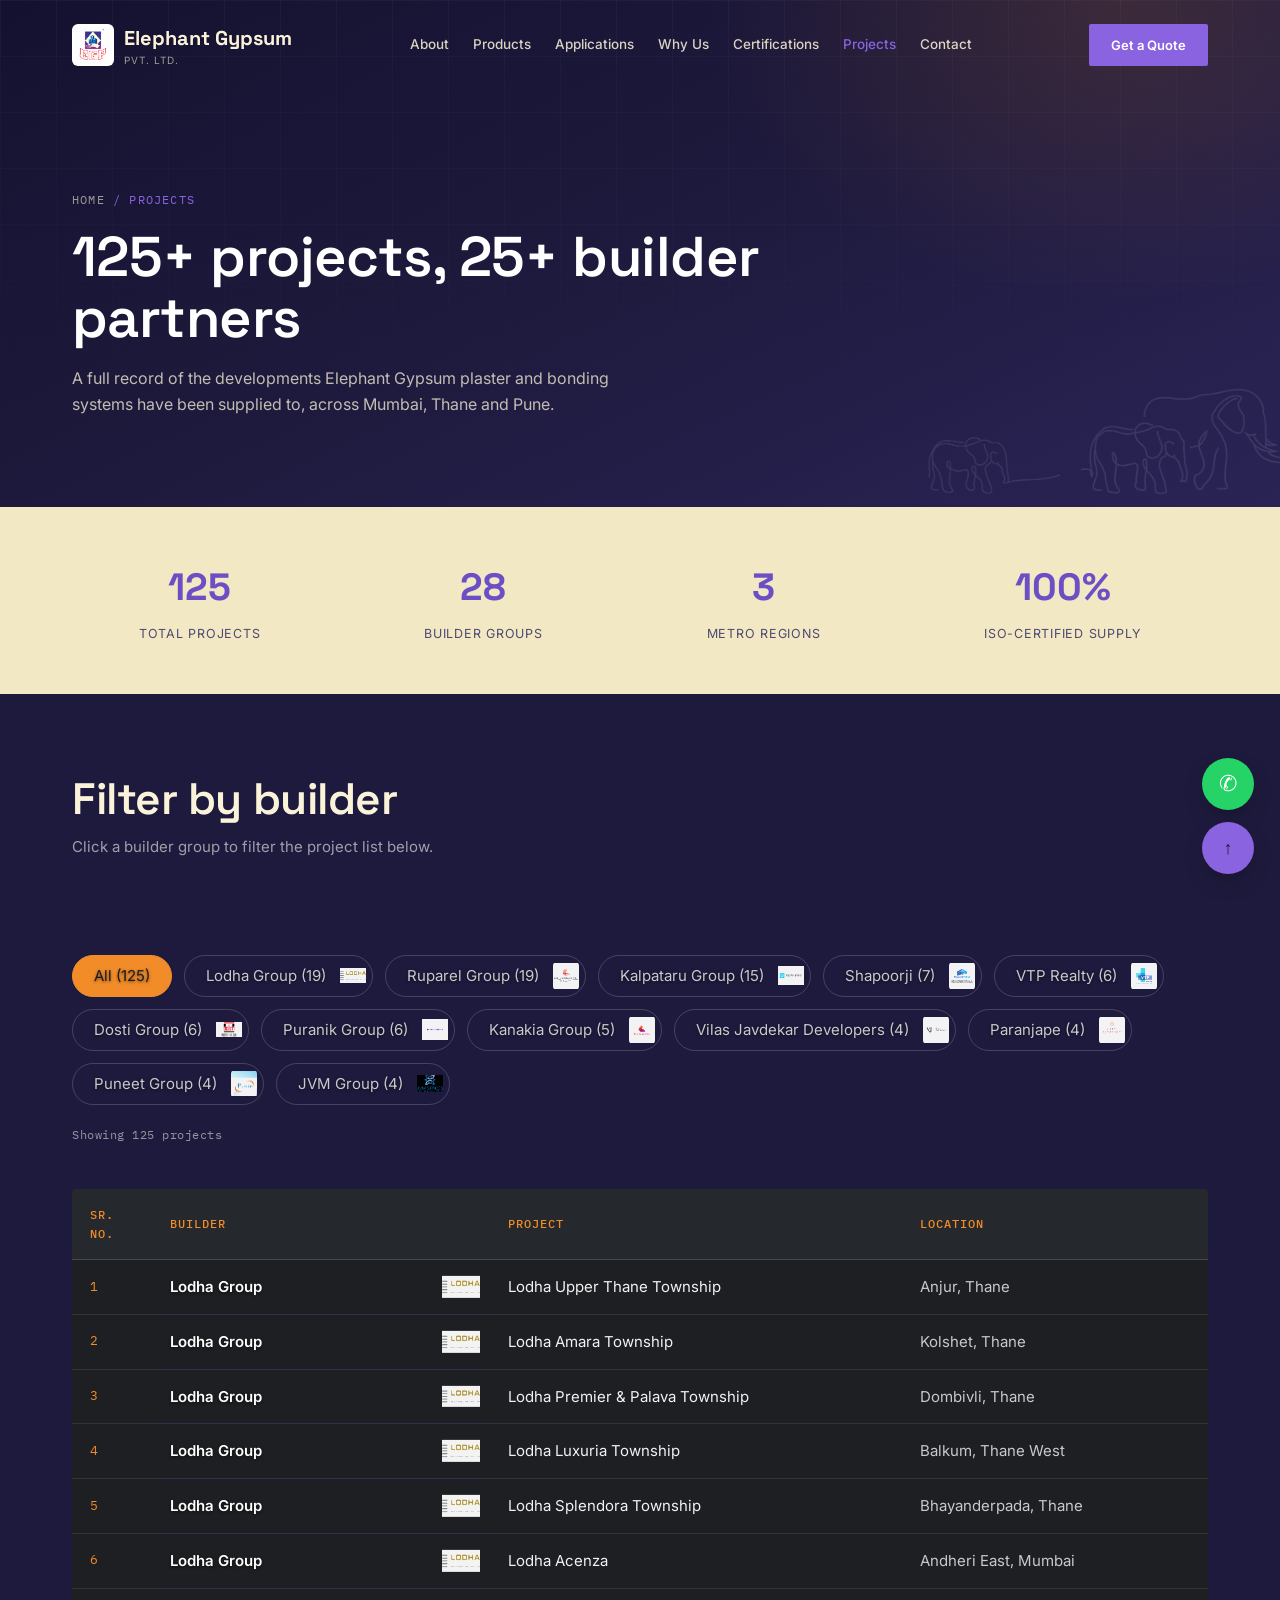
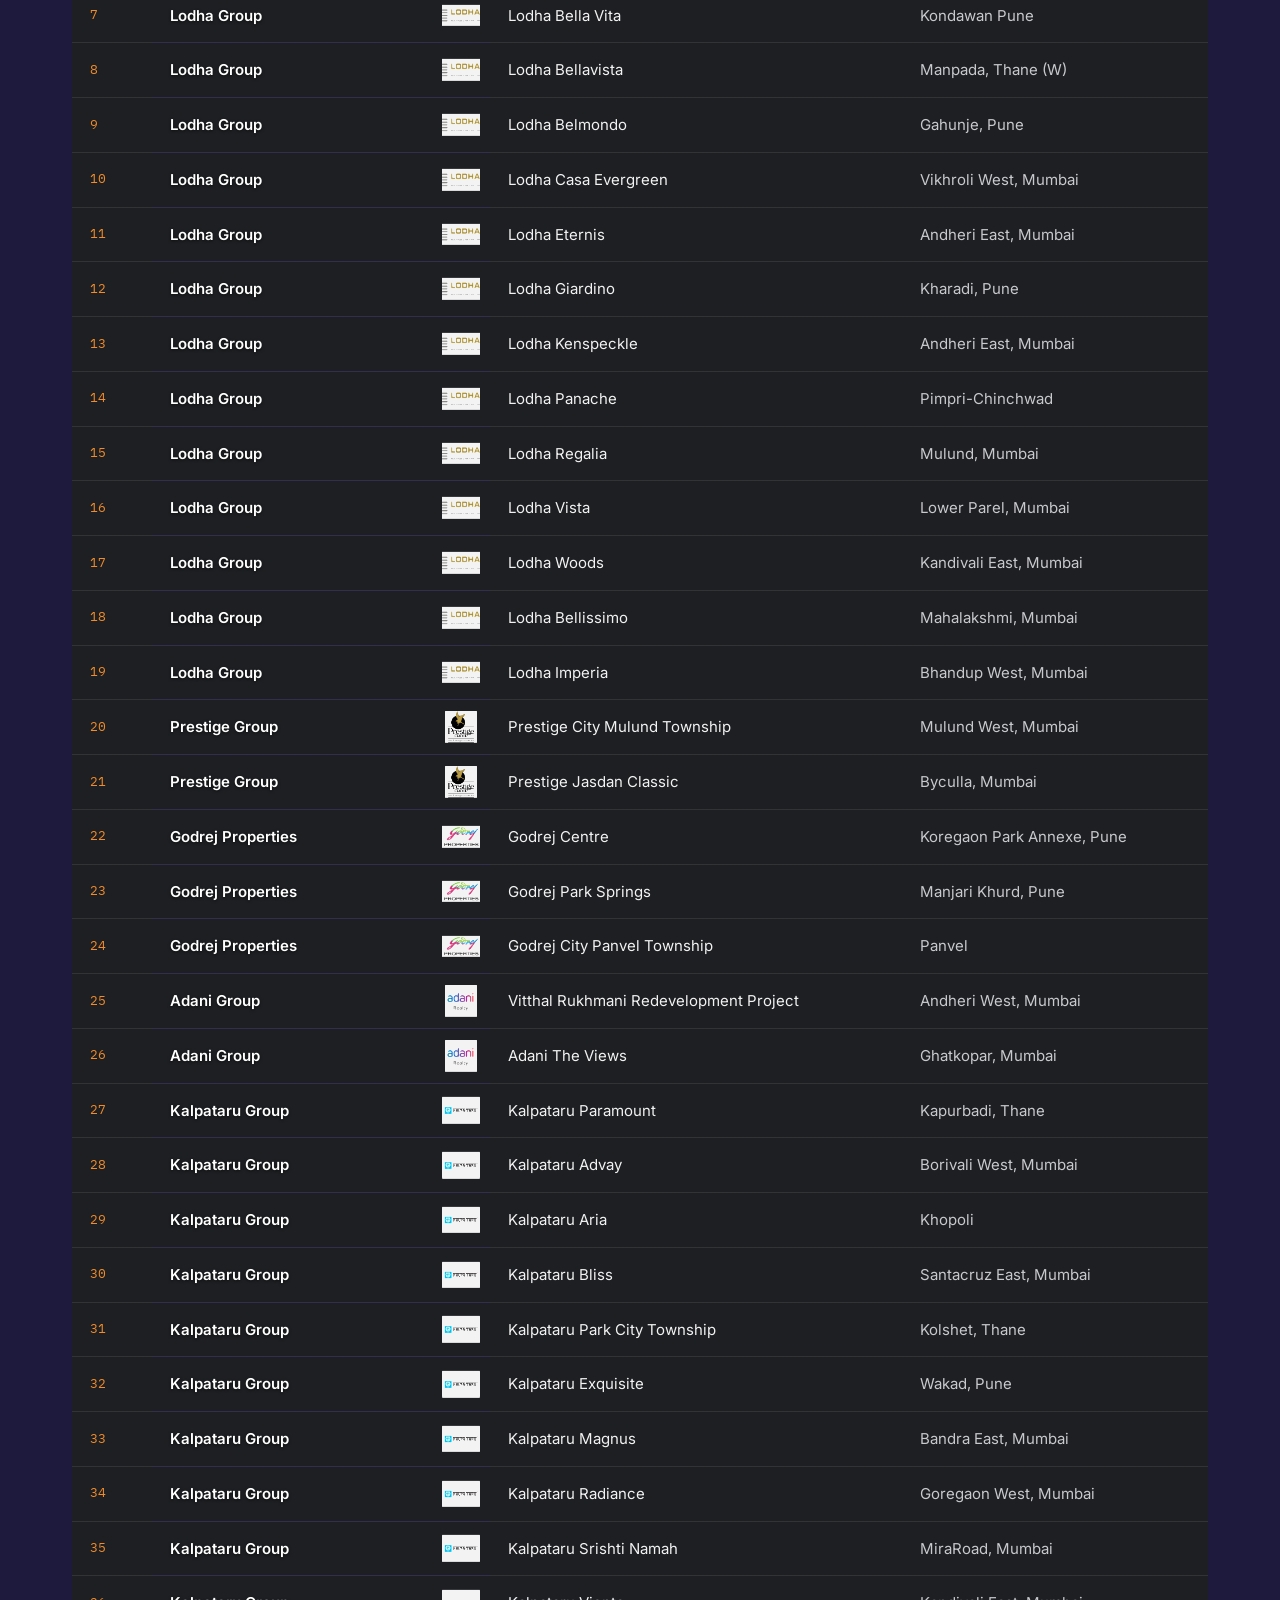
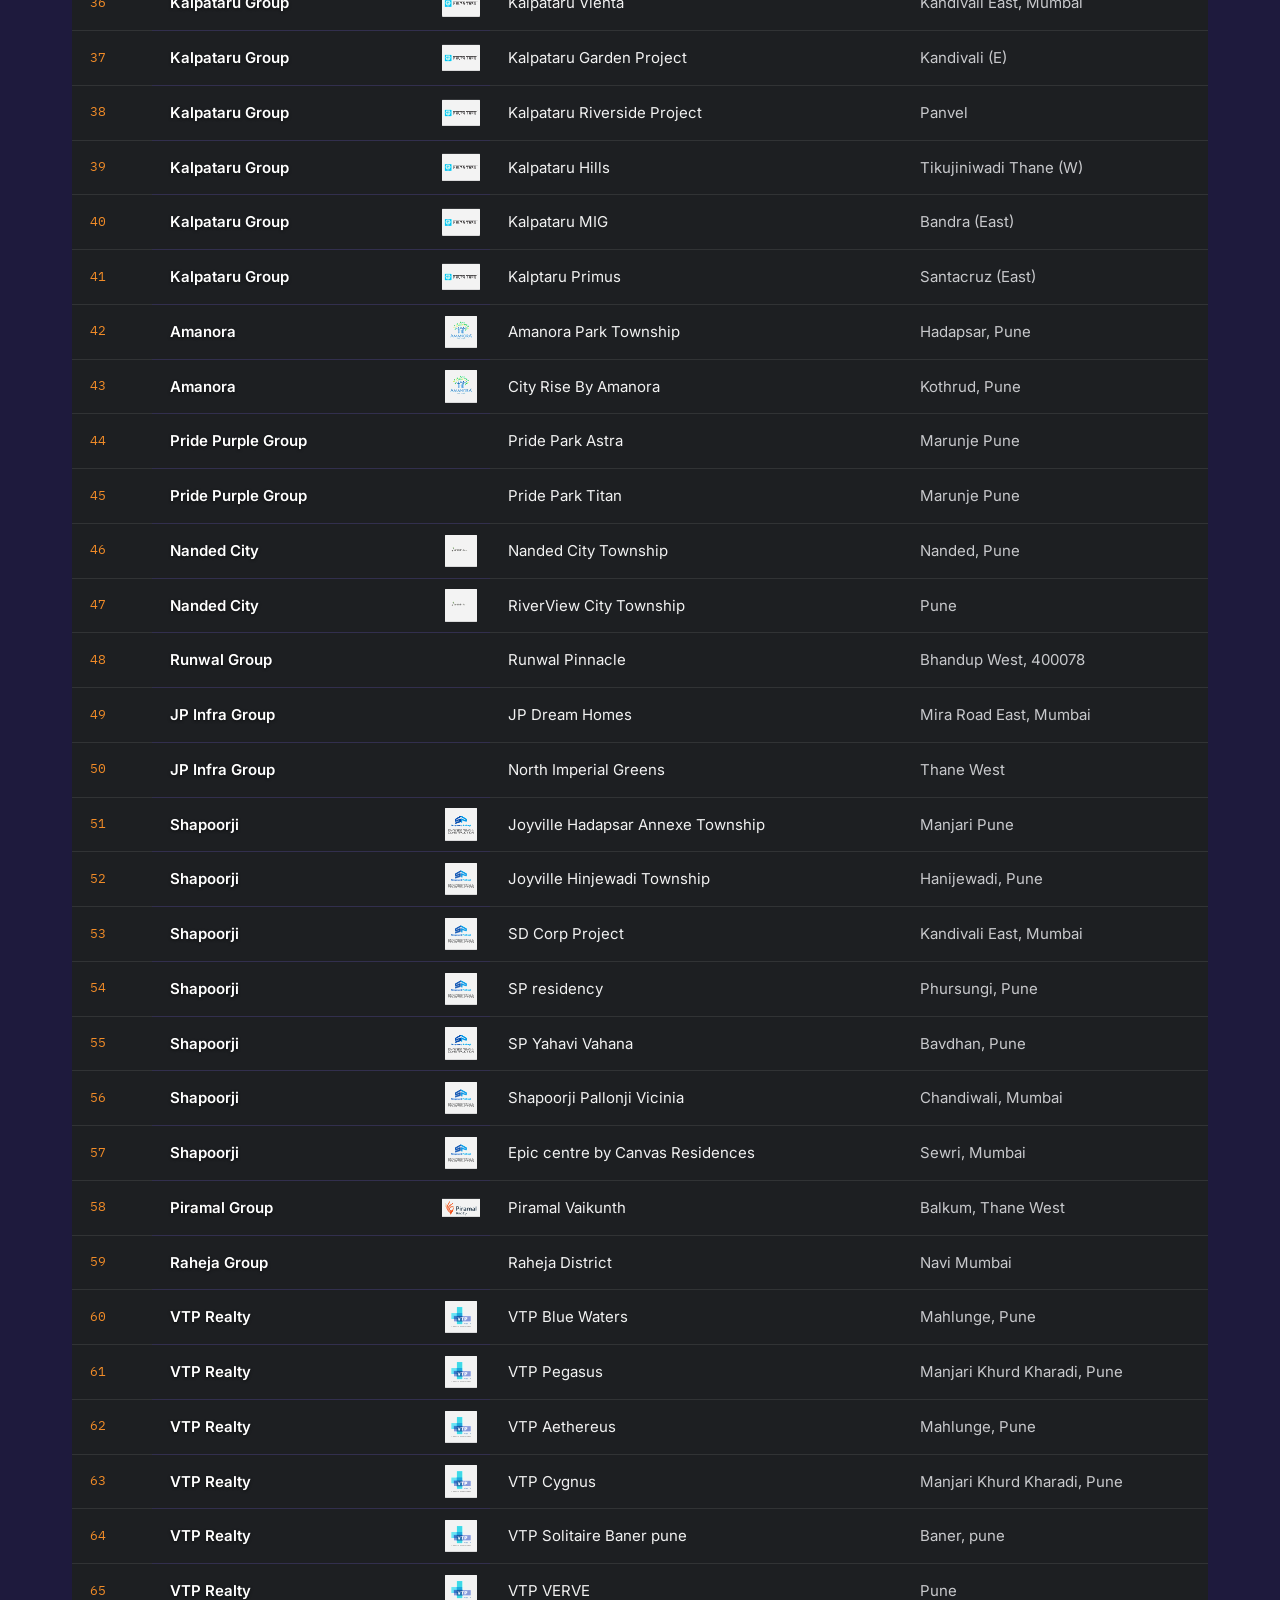
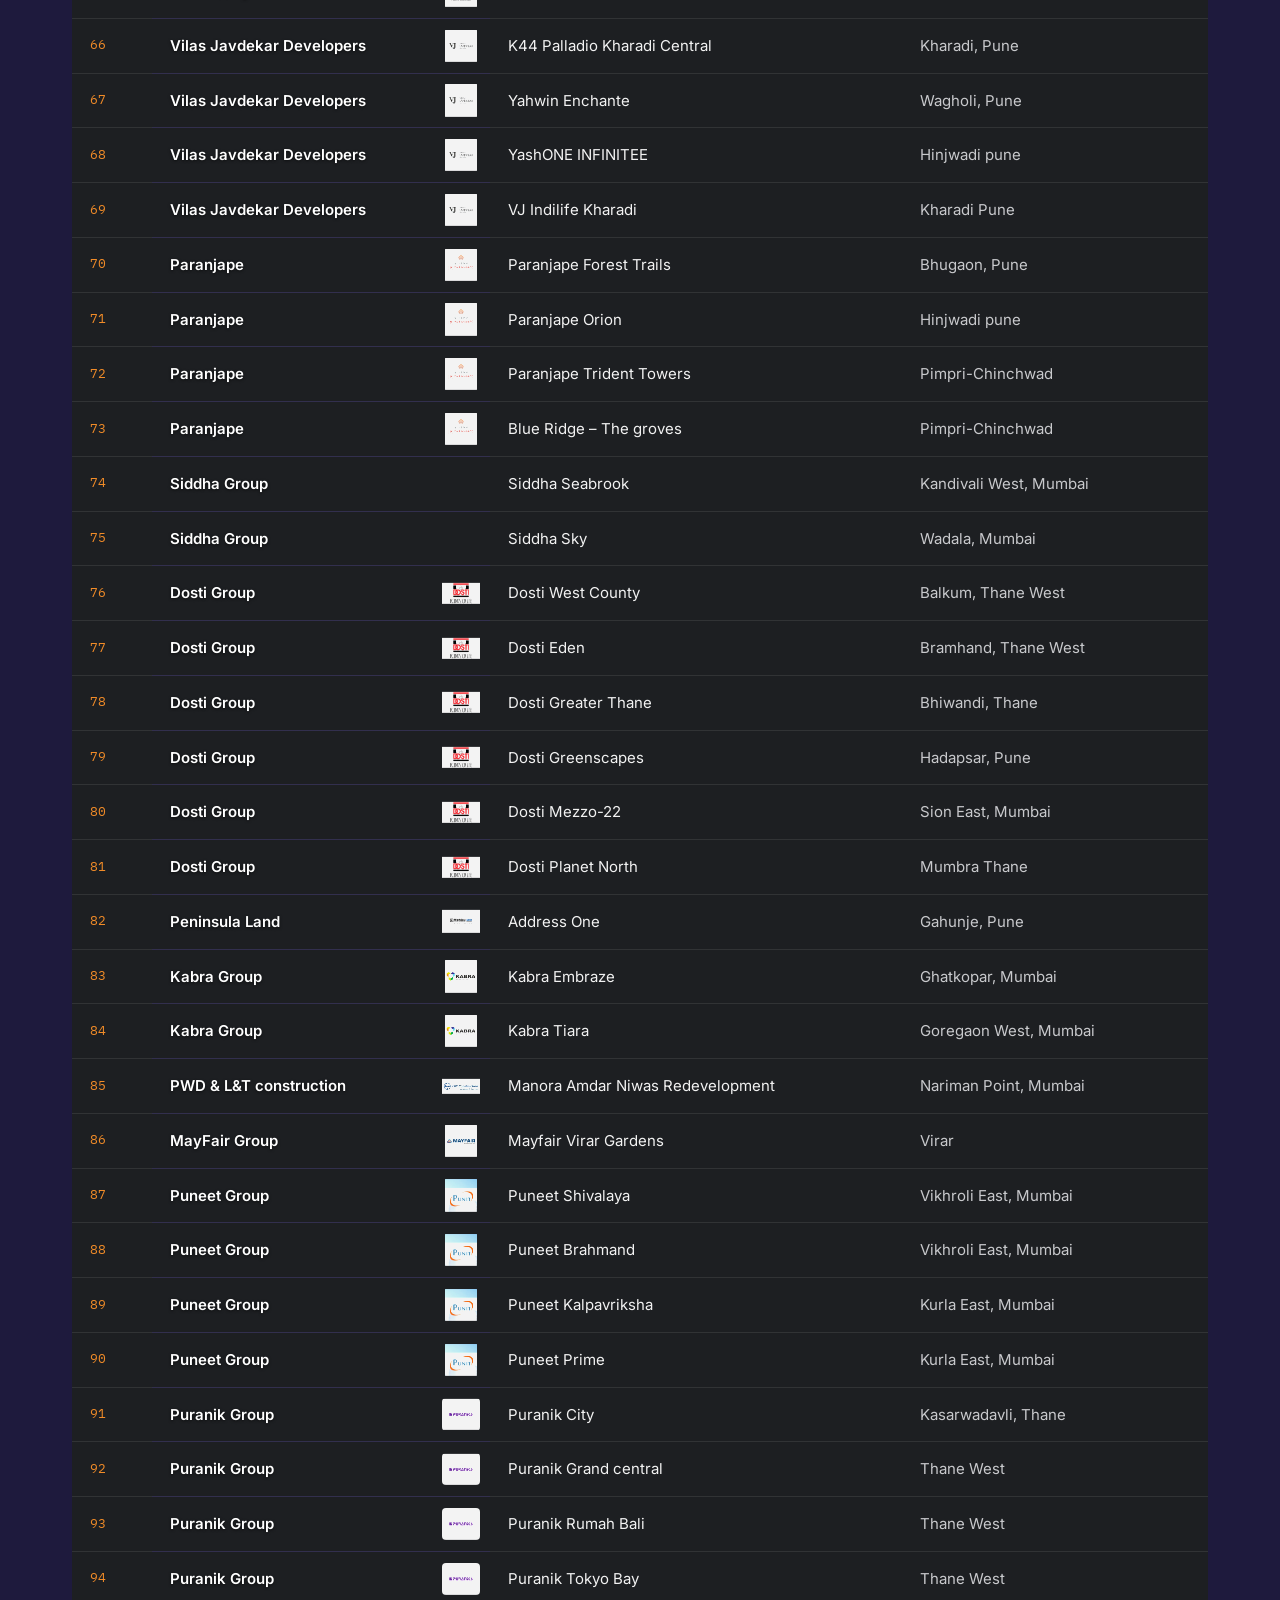
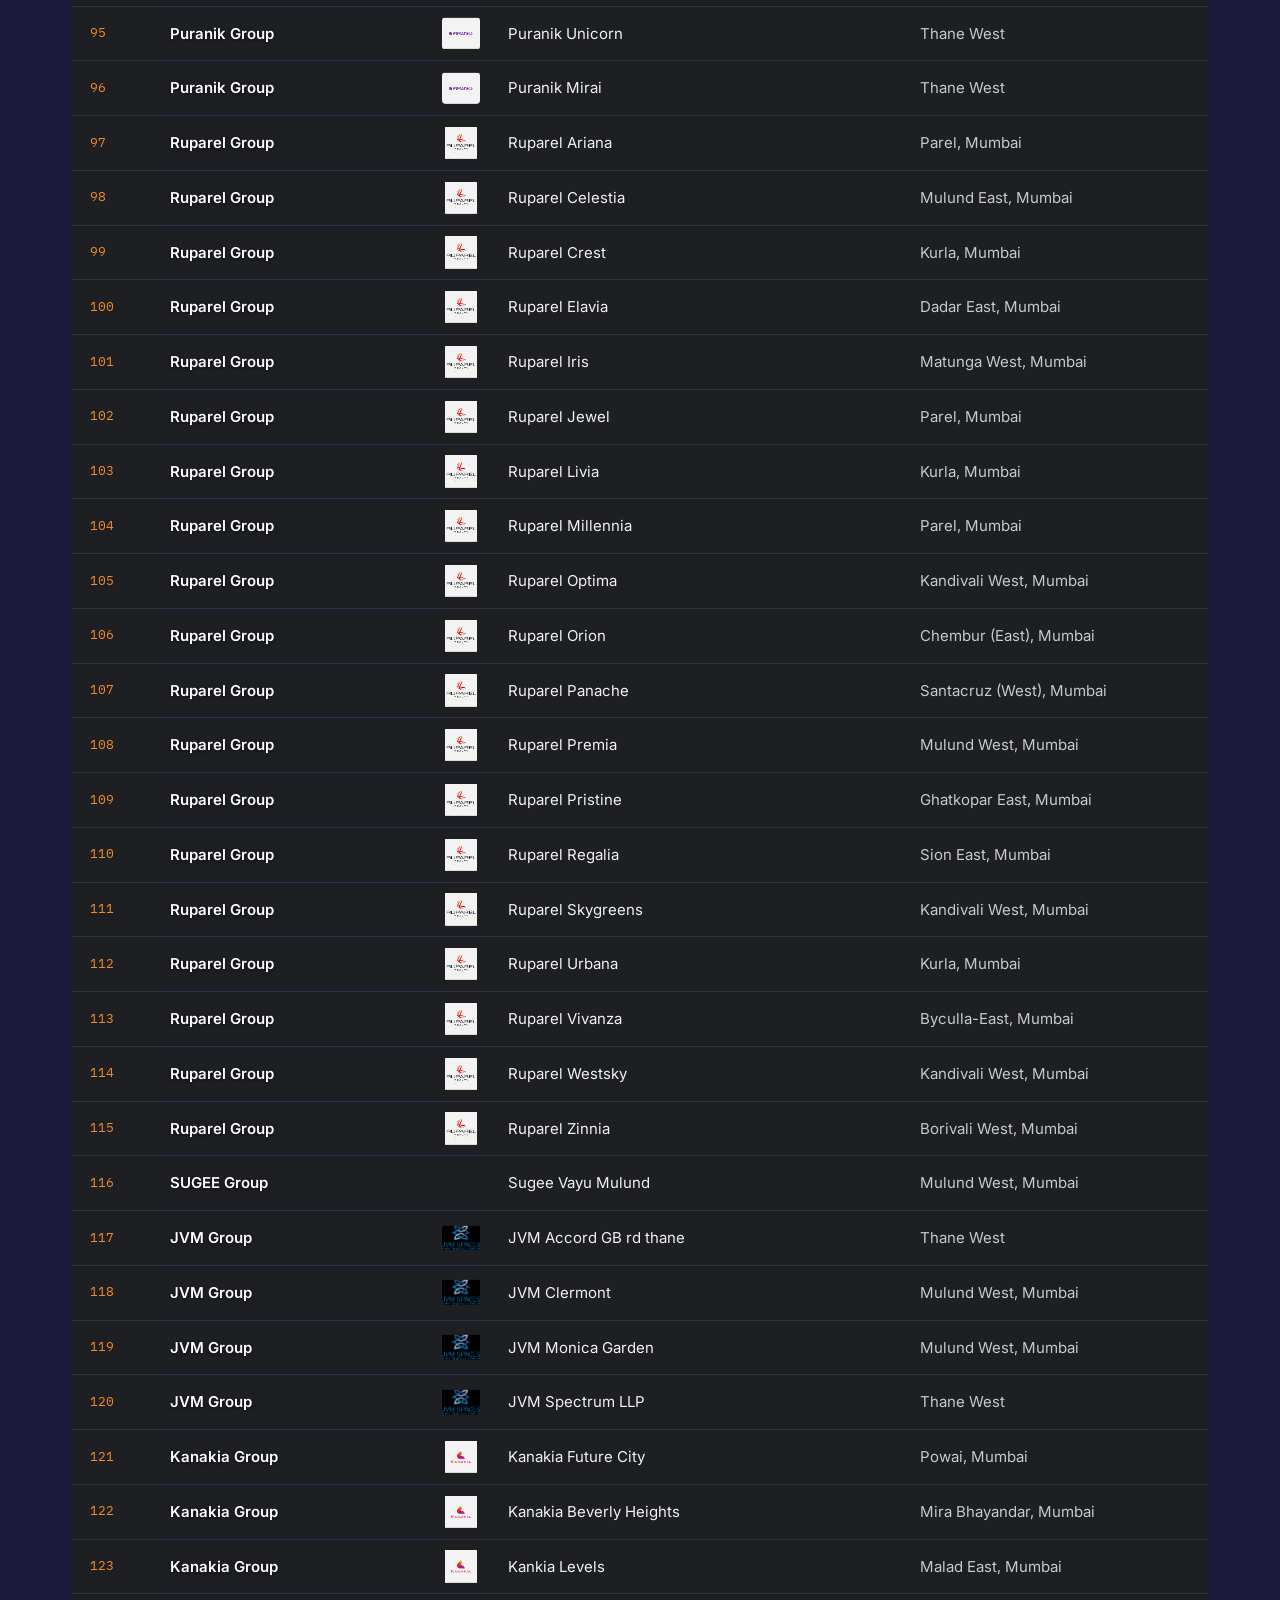
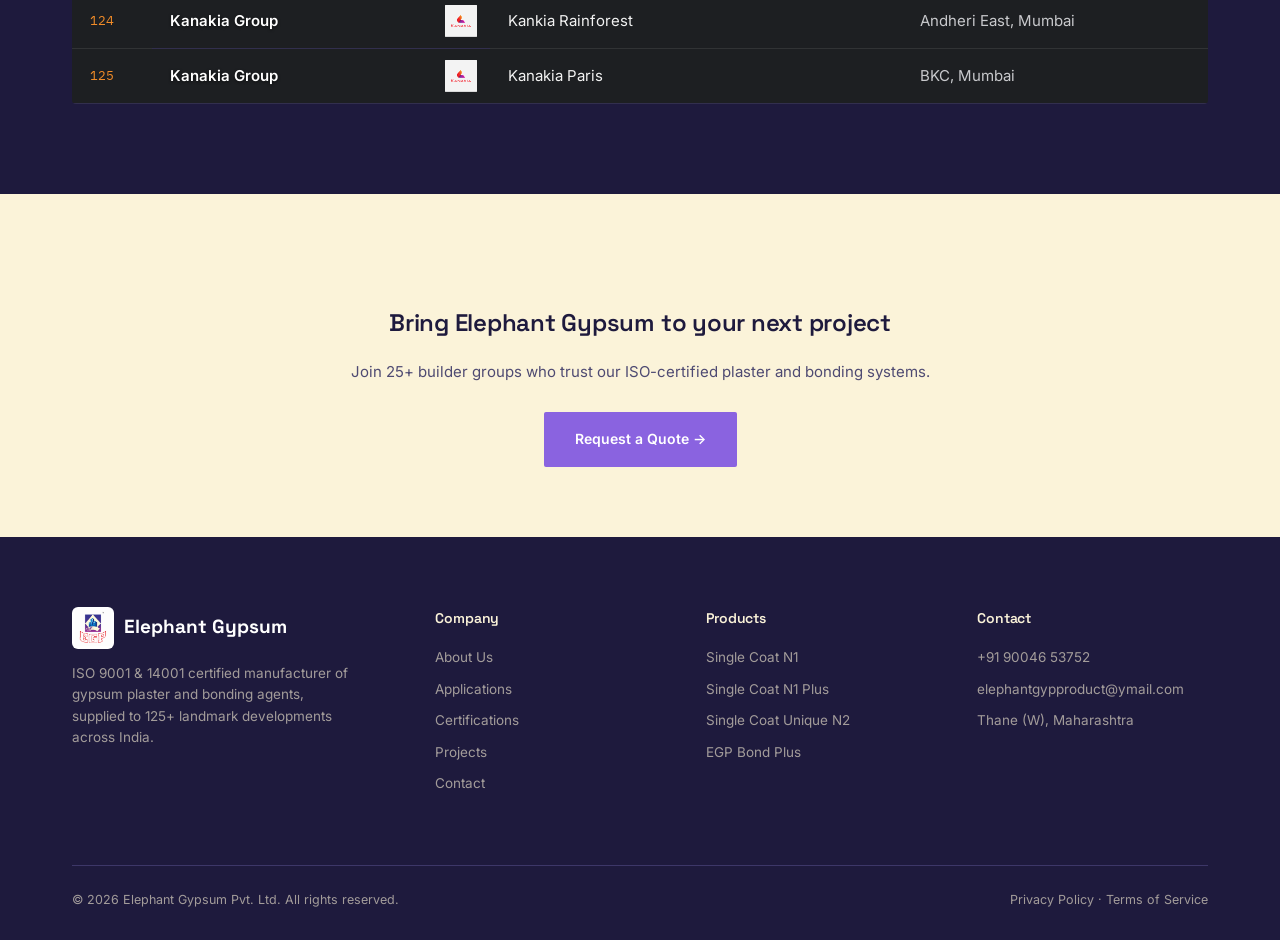
==== commit 8e401135: "Elephant Gyption" ====
--- a/projects.html
+++ b/projects.html
@@ -227,13 +227,113 @@
 }
 
 
-/* BUILDER */
+/* BUILDER (watermark logo behind the name) */
 
 .project-table tbody td:nth-child(2) {
 
     color: #ffffff;
 
     font-weight: 600;
+
+    position: relative;
+
+    overflow: hidden;
+
+    min-width: 210px;
+
+    padding-right: 54px !important;
+
+}
+
+.project-table tbody td:nth-child(2) span.builder-name {
+
+    position: relative;
+
+    z-index: 1;
+
+    text-shadow: 0 1px 3px rgba(0,0,0,.6);
+
+}
+
+.builder-logo-wm {
+
+    position: absolute;
+
+    right: 10px;
+
+    top: 50%;
+
+    transform: translateY(-50%);
+
+    height: 60%;
+
+    width: 38px;
+
+    object-fit: contain;
+
+    opacity: .95;
+
+    filter: brightness(1.15) contrast(1.05);
+
+    pointer-events: none;
+
+    z-index: 0;
+
+    border-radius: 4px;
+
+}
+
+
+/* FILTER BUTTON LOGO WATERMARK */
+
+.project-filter-button {
+    position: relative;
+    overflow: hidden;
+}
+
+.project-filter-button.has-logo {
+    padding-right: 46px;
+}
+
+.project-filter-button span.btn-label {
+    position: relative;
+    z-index: 1;
+    text-shadow: 0 1px 3px rgba(0,0,0,.55);
+}
+
+.filter-logo-wm {
+
+    position: absolute;
+
+    right: 6px;
+
+    top: 50%;
+
+    transform: translateY(-50%);
+
+    height: 70%;
+
+    width: 26px;
+
+    object-fit: contain;
+
+    opacity: .95;
+
+    filter: brightness(1.15) contrast(1.05);
+
+    pointer-events: none;
+
+    z-index: 0;
+
+    border-radius: 4px;
+
+}
+
+.project-filter-button.active .filter-logo-wm {
+
+    opacity: 1;
+
+    filter: brightness(1.2) contrast(1.05);
 
 }
 
@@ -615,121 +715,43 @@
             <div class="project-filter-buttons">
 
 
-                <button
-                    type="button"
-                    class="project-filter-button active"
-                    data-builder="ALL"
-                >
-                    All (125)
-                </button>
-
-
-                <button
-                    type="button"
-                    class="project-filter-button"
-                    data-builder="Lodha Group"
-                >
-                    Lodha Group (19)
-                </button>
-
-
-                <button
-                    type="button"
-                    class="project-filter-button"
-                    data-builder="Ruparel Group"
-                >
-                    Ruparel Group (19)
-                </button>
-
-
-                <button
-                    type="button"
-                    class="project-filter-button"
-                    data-builder="Kalpataru Group"
-                >
-                    Kalpataru Group (15)
-                </button>
-
-
-                <button
-                    type="button"
-                    class="project-filter-button"
-                    data-builder="Shapoorji"
-                >
-                    Shapoorji (7)
-                </button>
-
-
-                <button
-                    type="button"
-                    class="project-filter-button"
-                    data-builder="VTP Realty"
-                >
-                    VTP Realty (6)
-                </button>
-
-
-                <button
-                    type="button"
-                    class="project-filter-button"
-                    data-builder="Dosti Group"
-                >
-                    Dosti Group (6)
-                </button>
-
-
-                <button
-                    type="button"
-                    class="project-filter-button"
-                    data-builder="Puranik Group"
-                >
-                    Puranik Group (6)
-                </button>
-
-
-                <button
-                    type="button"
-                    class="project-filter-button"
-                    data-builder="Kanakia Group"
-                >
-                    Kanakia Group (5)
-                </button>
-
-
-                <button
-                    type="button"
-                    class="project-filter-button"
-                    data-builder="Vilas Javdekar Developers"
-                >
-                    Vilas Javdekar Developers (4)
-                </button>
-
-
-                <button
-                    type="button"
-                    class="project-filter-button"
-                    data-builder="Paranjape"
-                >
-                    Paranjape (4)
-                </button>
-
-
-                <button
-                    type="button"
-                    class="project-filter-button"
-                    data-builder="Puneet Group"
-                >
-                    Puneet Group (4)
-                </button>
-
-
-                <button
-                    type="button"
-                    class="project-filter-button"
-                    data-builder="JVM Group"
-                >
-                    JVM Group (4)
-                </button>
+                <button type="button" class="project-filter-button active" data-builder="ALL"><span class="btn-label">All (125)</span></button>
+
+
+                <button type="button" class="project-filter-button has-logo" data-builder="Lodha Group"><img class="filter-logo-wm" src="[data-uri]" alt="" aria-hidden="true"><span class="btn-label">Lodha Group (19)</span></button>
+
+
+                <button type="button" class="project-filter-button has-logo" data-builder="Ruparel Group"><img class="filter-logo-wm" src="[data-uri]" alt="" aria-hidden="true"><span class="btn-label">Ruparel Group (19)</span></button>
+
+
+                <button type="button" class="project-filter-button has-logo" data-builder="Kalpataru Group"><img class="filter-logo-wm" src="[data-uri]" alt="" aria-hidden="true"><span class="btn-label">Kalpataru Group (15)</span></button>
+
+
+                <button type="button" class="project-filter-button has-logo" data-builder="Shapoorji"><img class="filter-logo-wm" src="[data-uri]" alt="" aria-hidden="true"><span class="btn-label">Shapoorji (7)</span></button>
+
+
+                <button type="button" class="project-filter-button has-logo" data-builder="VTP Realty"><img class="filter-logo-wm" src="[data-uri]" alt="" aria-hidden="true"><span class="btn-label">VTP Realty (6)</span></button>
+
+
+                <button type="button" class="project-filter-button has-logo" data-builder="Dosti Group"><img class="filter-logo-wm" src="[data-uri]" alt="" aria-hidden="true"><span class="btn-label">Dosti Group (6)</span></button>
+
+
+                <button type="button" class="project-filter-button has-logo" data-builder="Puranik Group"><img class="filter-logo-wm" src="[data-uri]" alt="" aria-hidden="true"><span class="btn-label">Puranik Group (6)</span></button>
+
+
+                <button type="button" class="project-filter-button has-logo" data-builder="Kanakia Group"><img class="filter-logo-wm" src="[data-uri]" alt="" aria-hidden="true"><span class="btn-label">Kanakia Group (5)</span></button>
+
+
+                <button type="button" class="project-filter-button has-logo" data-builder="Vilas Javdekar Developers"><img class="filter-logo-wm" src="[data-uri]" alt="" aria-hidden="true"><span class="btn-label">Vilas Javdekar Developers (4)</span></button>
+
+
+                <button type="button" class="project-filter-button has-logo" data-builder="Paranjape"><img class="filter-logo-wm" src="[data-uri]" alt="" aria-hidden="true"><span class="btn-label">Paranjape (4)</span></button>
+
+
+                <button type="button" class="project-filter-button has-logo" data-builder="Puneet Group"><img class="filter-logo-wm" src="[data-uri]" alt="" aria-hidden="true"><span class="btn-label">Puneet Group (4)</span></button>
+
+
+                <button type="button" class="project-filter-button has-logo" data-builder="JVM Group"><img class="filter-logo-wm" src="[data-uri]